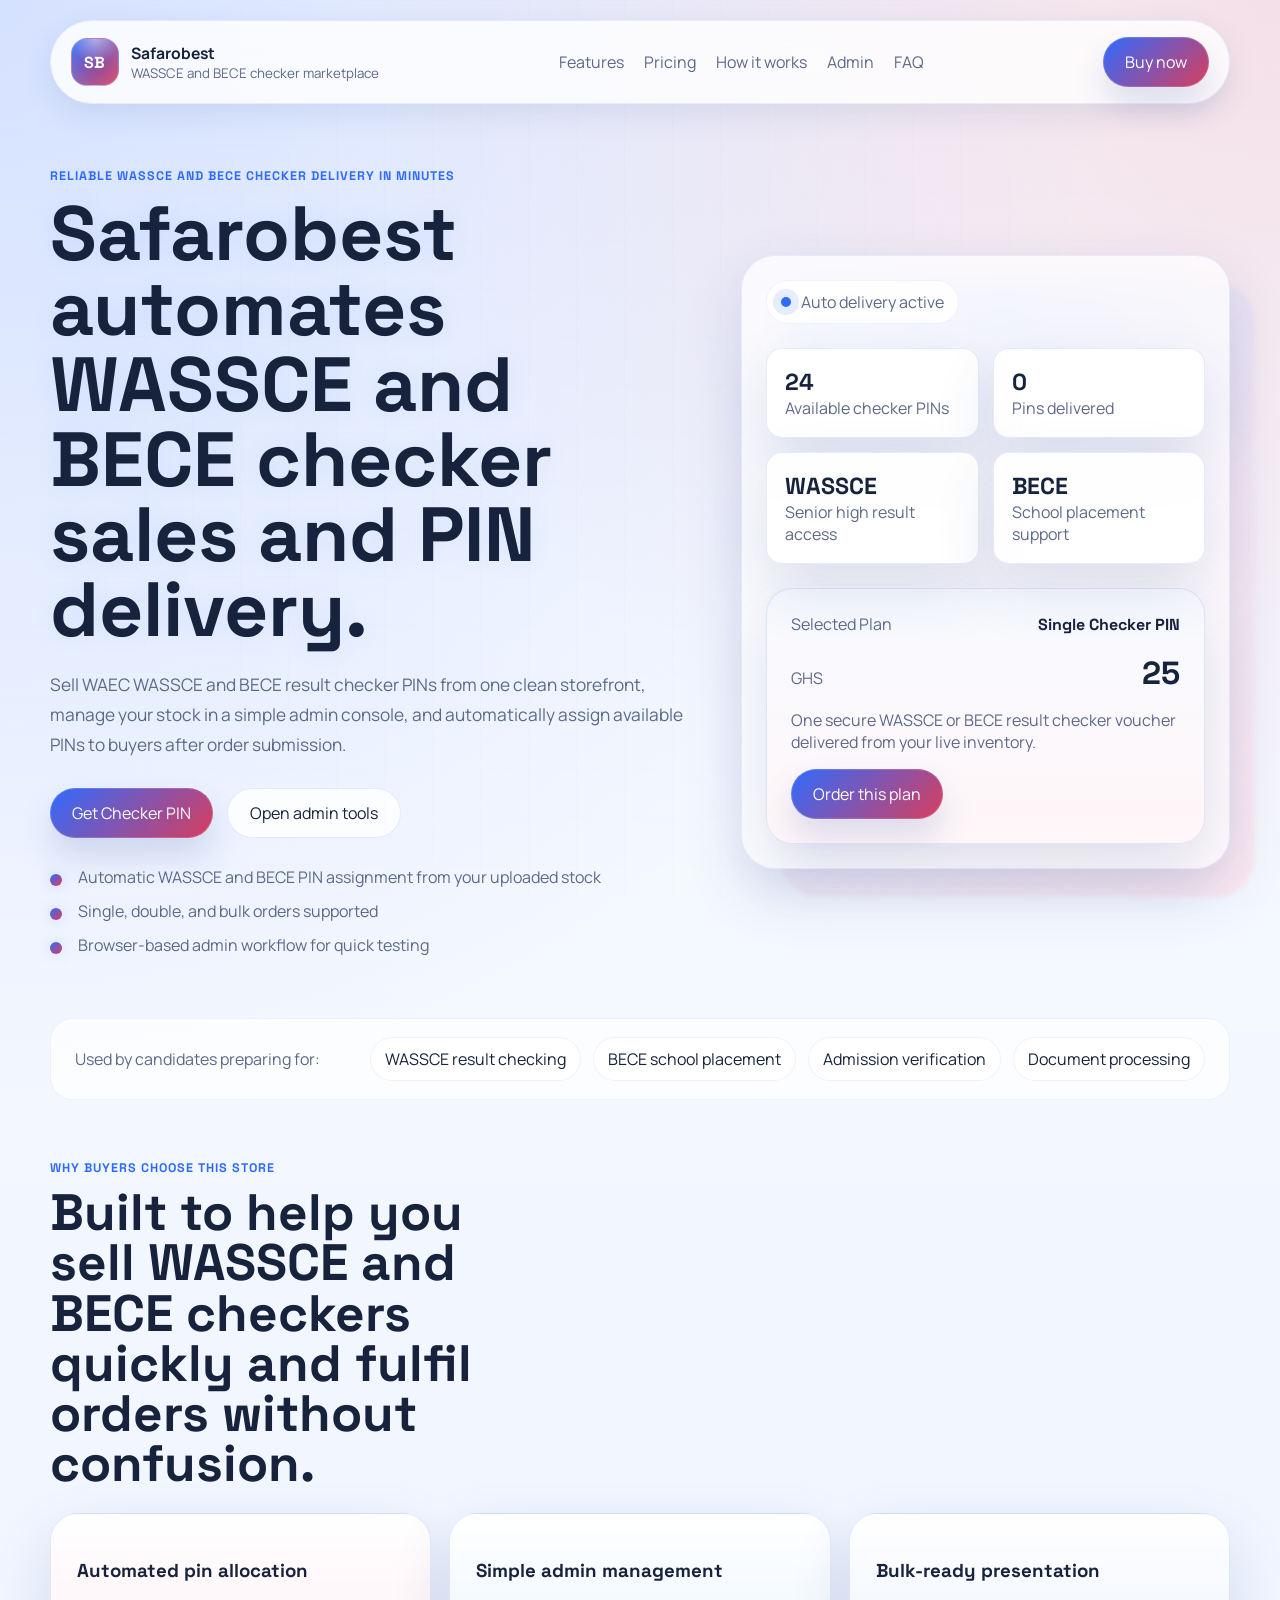
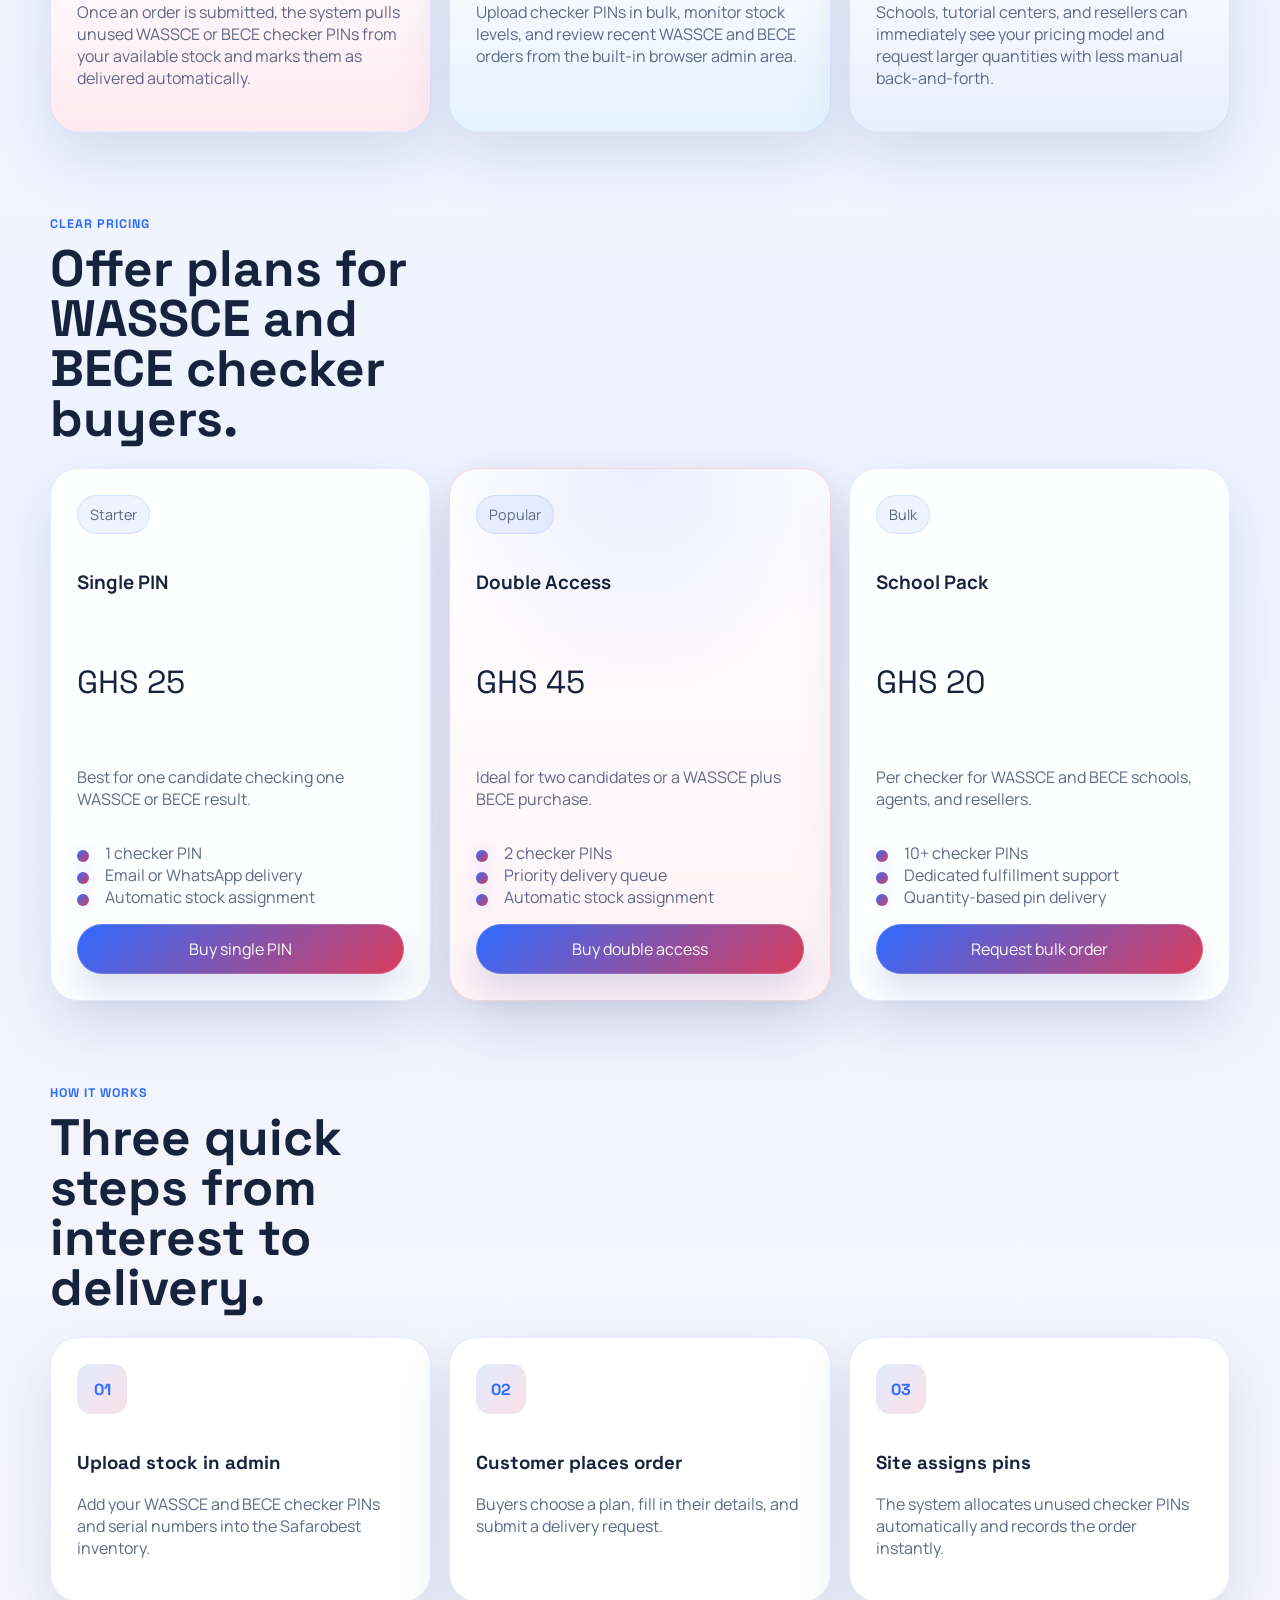
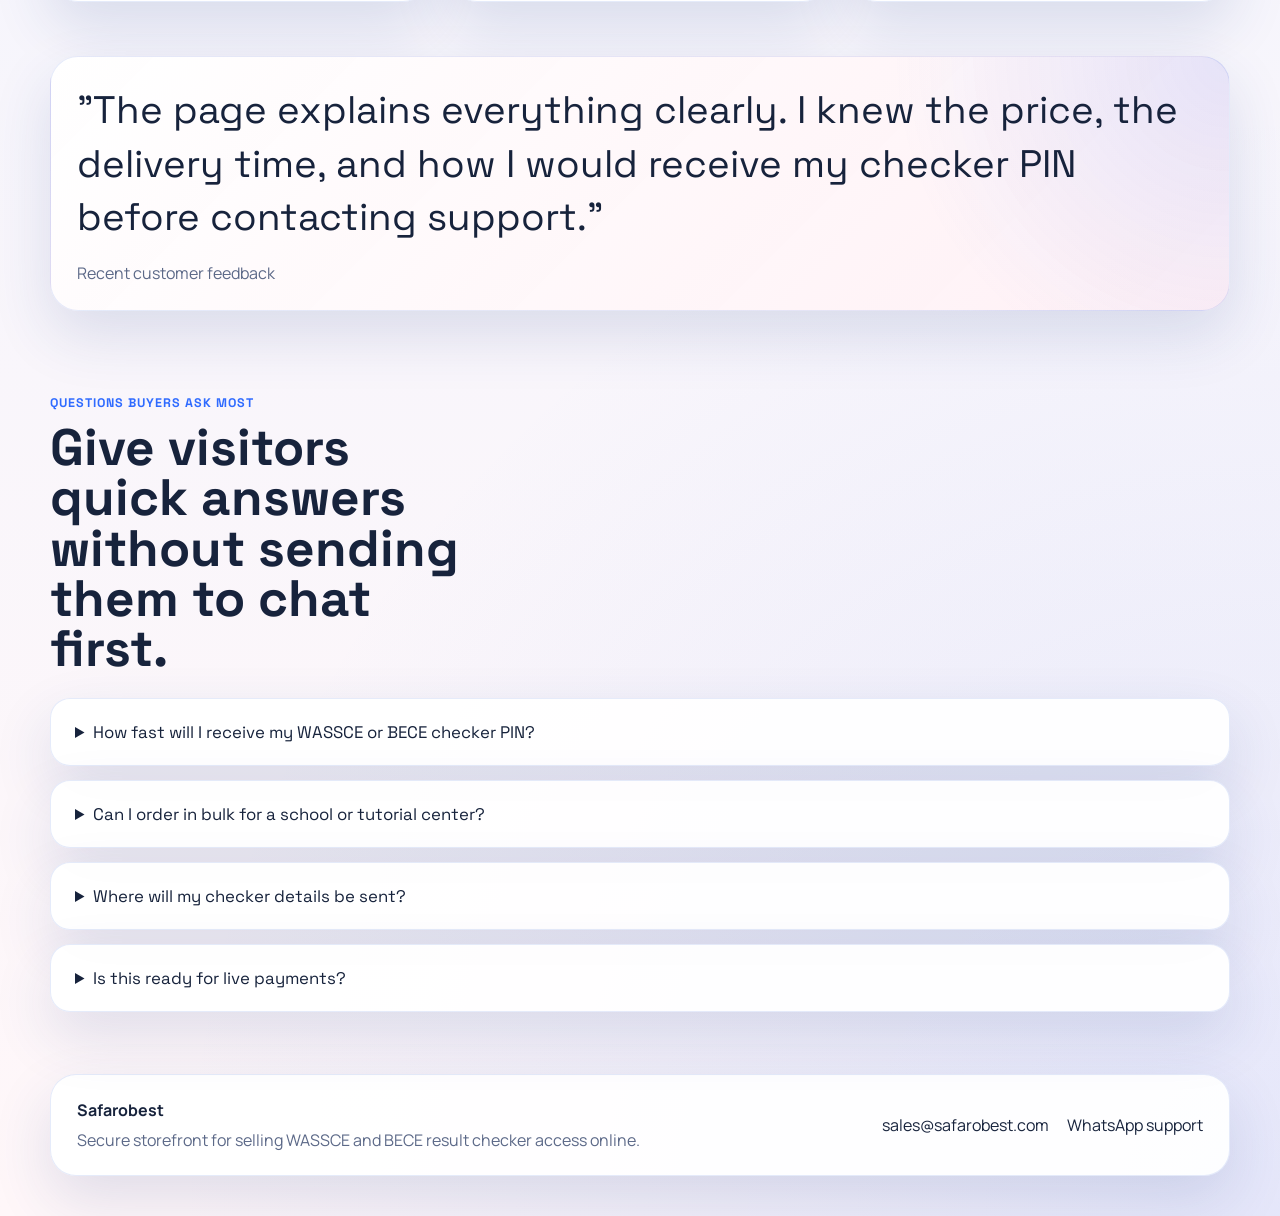
==== index.html @ f4dc3e34 "Add files via upload" ====
<!DOCTYPE html>
<html lang="en">
  <head>
    <meta charset="UTF-8" />
    <meta name="viewport" content="width=device-width, initial-scale=1.0" />
    <title>Safarobest | WASSCE and BECE Checker Delivery</title>
    <meta
      name="description"
      content="Buy secure WASSCE and BECE result checker vouchers online and get instant delivery for admissions, school placement, and document verification."
    />
    <link rel="preconnect" href="https://fonts.googleapis.com" />
    <link rel="preconnect" href="https://fonts.gstatic.com" crossorigin />
    <link
      href="https://fonts.googleapis.com/css2?family=Space+Grotesk:wght@400;500;700&family=Manrope:wght@400;500;700;800&display=swap"
      rel="stylesheet"
    />
    <link rel="stylesheet" href="styles.css" />
  </head>
  <body>
    <div class="page-shell">
      <header class="topbar">
        <a class="brand" href="#home">
          <span class="brand-mark">SB</span>
          <span class="brand-copy">
            <strong>Safarobest</strong>
            <small>WASSCE and BECE checker marketplace</small>
          </span>
        </a>

        <nav class="nav">
          <a href="#features">Features</a>
          <a href="#pricing">Pricing</a>
          <a href="#how-it-works">How it works</a>
          <a href="admin.html">Admin</a>
          <a href="#faq">FAQ</a>
        </nav>

        <a class="nav-cta" href="#pricing">Buy now</a>
      </header>

      <main id="home">
        <section class="hero">
          <div class="hero-copy">
            <p class="eyebrow">Reliable WASSCE and BECE checker delivery in minutes</p>
            <h1>Safarobest automates WASSCE and BECE checker sales and PIN delivery.</h1>
            <p class="hero-text">
              Sell WAEC WASSCE and BECE result checker PINs from one clean storefront, manage your
              stock in a simple admin console, and automatically assign available PINs to buyers
              after order submission.
            </p>

            <div class="hero-actions">
              <button class="primary-btn" data-open-modal="starter">Get Checker PIN</button>
              <a class="secondary-btn" href="admin.html">Open admin tools</a>
            </div>

            <ul class="hero-points">
              <li>Automatic WASSCE and BECE PIN assignment from your uploaded stock</li>
              <li>Single, double, and bulk orders supported</li>
              <li>Browser-based admin workflow for quick testing</li>
            </ul>
          </div>

          <div class="hero-card">
            <div class="glass-panel">
              <div class="status-row">
                <span class="dot"></span>
                <span>Auto delivery active</span>
              </div>

              <div class="stats-grid">
                <article>
                  <strong id="heroAvailablePins">0</strong>
                  <span>Available checker PINs</span>
                </article>
                <article>
                  <strong id="heroDeliveredPins">0</strong>
                  <span>Pins delivered</span>
                </article>
                <article>
                  <strong>WASSCE</strong>
                  <span>Senior high result access</span>
                </article>
                <article>
                  <strong>BECE</strong>
                  <span>School placement support</span>
                </article>
              </div>

              <div class="ticket-preview">
                <div class="ticket-head">
                  <span>Selected Plan</span>
                  <strong>Single Checker PIN</strong>
                </div>
                <div class="ticket-price">
                  <span>GHS</span>
                  <strong>25</strong>
                </div>
                <p>One secure WASSCE or BECE result checker voucher delivered from your live inventory.</p>
                <button class="ticket-btn" data-open-modal="single">Order this plan</button>
              </div>
            </div>
          </div>
        </section>

        <section class="trust-strip">
          <p>Used by candidates preparing for:</p>
          <div class="trust-items">
            <span>WASSCE result checking</span>
            <span>BECE school placement</span>
            <span>Admission verification</span>
            <span>Document processing</span>
          </div>
        </section>

        <section class="features" id="features">
          <div class="section-heading">
            <p class="eyebrow">Why buyers choose this store</p>
            <h2>Built to help you sell WASSCE and BECE checkers quickly and fulfil orders without confusion.</h2>
          </div>

          <div class="feature-grid">
            <article class="feature-card accent-sun">
              <h3>Automated pin allocation</h3>
              <p>
                Once an order is submitted, the system pulls unused WASSCE or BECE checker PINs
                from your available stock and marks them as delivered automatically.
              </p>
            </article>
            <article class="feature-card accent-sky">
              <h3>Simple admin management</h3>
              <p>
                Upload checker PINs in bulk, monitor stock levels, and review recent WASSCE and
                BECE orders from the built-in browser admin area.
              </p>
            </article>
            <article class="feature-card accent-mint">
              <h3>Bulk-ready presentation</h3>
              <p>
                Schools, tutorial centers, and resellers can immediately see your pricing model and
                request larger quantities with less manual back-and-forth.
              </p>
            </article>
          </div>
        </section>

        <section class="pricing" id="pricing">
          <div class="section-heading">
            <p class="eyebrow">Clear pricing</p>
            <h2>Offer plans for WASSCE and BECE checker buyers.</h2>
          </div>

          <div class="pricing-grid">
            <article class="price-card">
              <span class="price-tag">Starter</span>
              <h3>Single PIN</h3>
              <p class="price">GHS 25</p>
              <p class="price-copy">Best for one candidate checking one WASSCE or BECE result.</p>
              <ul>
                <li>1 checker PIN</li>
                <li>Email or WhatsApp delivery</li>
                <li>Automatic stock assignment</li>
              </ul>
              <button class="primary-btn" data-open-modal="single">Buy single PIN</button>
            </article>

            <article class="price-card featured">
              <span class="price-tag">Popular</span>
              <h3>Double Access</h3>
              <p class="price">GHS 45</p>
              <p class="price-copy">Ideal for two candidates or a WASSCE plus BECE purchase.</p>
              <ul>
                <li>2 checker PINs</li>
                <li>Priority delivery queue</li>
                <li>Automatic stock assignment</li>
              </ul>
              <button class="primary-btn" data-open-modal="double">Buy double access</button>
            </article>

            <article class="price-card">
              <span class="price-tag">Bulk</span>
              <h3>School Pack</h3>
              <p class="price">GHS 20</p>
              <p class="price-copy">Per checker for WASSCE and BECE schools, agents, and resellers.</p>
              <ul>
                <li>10+ checker PINs</li>
                <li>Dedicated fulfillment support</li>
                <li>Quantity-based pin delivery</li>
              </ul>
              <button class="primary-btn" data-open-modal="bulk">Request bulk order</button>
            </article>
          </div>
        </section>

        <section class="workflow" id="how-it-works">
          <div class="section-heading">
            <p class="eyebrow">How it works</p>
            <h2>Three quick steps from interest to delivery.</h2>
          </div>

          <div class="steps">
            <article class="step-card">
              <span>01</span>
              <h3>Upload stock in admin</h3>
              <p>Add your WASSCE and BECE checker PINs and serial numbers into the Safarobest inventory.</p>
            </article>
            <article class="step-card">
              <span>02</span>
              <h3>Customer places order</h3>
              <p>Buyers choose a plan, fill in their details, and submit a delivery request.</p>
            </article>
            <article class="step-card">
              <span>03</span>
              <h3>Site assigns pins</h3>
              <p>The system allocates unused checker PINs automatically and records the order instantly.</p>
            </article>
          </div>
        </section>

        <section class="testimonial">
          <div class="quote-card">
            <p class="quote">
              "The page explains everything clearly. I knew the price, the delivery time, and how
              I would receive my checker PIN before contacting support."
            </p>
            <p class="quote-author">Recent customer feedback</p>
          </div>
        </section>

        <section class="faq" id="faq">
          <div class="section-heading">
            <p class="eyebrow">Questions buyers ask most</p>
            <h2>Give visitors quick answers without sending them to chat first.</h2>
          </div>

          <div class="faq-list">
            <details>
              <summary>How fast will I receive my WASSCE or BECE checker PIN?</summary>
              <p>
                In this prototype, delivery happens immediately after order submission if stock is
                available in your Safarobest inventory.
              </p>
            </details>
            <details>
              <summary>Can I order in bulk for a school or tutorial center?</summary>
              <p>
                Yes. Bulk orders can allocate multiple WASSCE and BECE checker PINs at once,
                provided you have enough stock uploaded in the admin area.
              </p>
            </details>
            <details>
              <summary>Where will my checker details be sent?</summary>
              <p>
                This prototype displays the assigned PINs on-screen and records the order in the
                browser. A next step can send them through email, WhatsApp, or SMS.
              </p>
            </details>
            <details>
              <summary>Is this ready for live payments?</summary>
              <p>
                Not yet. You still need a real payment gateway and a secure backend before using it
                for live customer transactions.
              </p>
            </details>
          </div>
        </section>
      </main>

      <footer class="footer">
        <div>
          <strong>Safarobest</strong>
          <p>Secure storefront for selling WASSCE and BECE result checker access online.</p>
        </div>
        <div class="footer-links">
          <a href="mailto:sales@safarobest.com">sales@safarobest.com</a>
          <a href="https://wa.me/233000000000">WhatsApp support</a>
        </div>
      </footer>
    </div>

    <div class="modal" id="orderModal" aria-hidden="true">
      <div class="modal-backdrop" data-close-modal></div>
      <div class="modal-panel" role="dialog" aria-modal="true" aria-labelledby="modalTitle">
        <button class="modal-close" aria-label="Close order form" data-close-modal>&times;</button>
        <p class="modal-kicker">Place an order</p>
        <h2 id="modalTitle">Single PIN Order</h2>
        <p class="modal-description" id="modalDescription">
          Fill in your details and available checker PINs will be assigned automatically.
        </p>

        <form class="order-form" id="orderForm">
          <label>
            Full name
            <input type="text" name="name" placeholder="Enter your full name" required />
          </label>

          <label>
            Phone number
            <input type="tel" name="phone" placeholder="Enter your WhatsApp number" required />
          </label>

          <label>
            Email address
            <input type="email" name="email" placeholder="Enter your email address" required />
          </label>

          <label>
            Exam type
            <select name="examType" required>
              <option value="">Choose exam type</option>
              <option value="WASSCE">WASSCE</option>
              <option value="BECE">BECE</option>
              <option value="Both">Both WASSCE and BECE</option>
            </select>
          </label>

          <label>
            Delivery method
            <select name="delivery" required>
              <option value="">Choose a delivery method</option>
              <option value="WhatsApp">WhatsApp</option>
              <option value="Email">Email</option>
              <option value="Both">Both WhatsApp and Email</option>
            </select>
          </label>

          <label id="quantityGroup" class="hidden-field">
            Quantity
            <input
              type="number"
              name="quantity"
              id="quantityInput"
              min="1"
              value="1"
              placeholder="Enter quantity"
            />
          </label>

          <label>
            Notes
            <textarea
              name="notes"
              rows="4"
              placeholder="Anything we should know about your order?"
            ></textarea>
          </label>

          <input type="hidden" name="plan" id="selectedPlan" value="Single PIN" />
          <input type="hidden" name="planKey" id="selectedPlanKey" value="single" />
          <input type="hidden" name="price" id="selectedPrice" value="25" />

          <button class="primary-btn form-submit" type="submit">Submit Order</button>
          <p class="form-feedback" id="formFeedback" aria-live="polite"></p>
        </form>

        <div class="delivery-card hidden-field" id="deliveryCard">
          <div class="card-head">
            <div>
              <h3>Assigned checker PINs</h3>
              <p>This order has been fulfilled from your current inventory.</p>
            </div>
            <span class="status-pill success-pill">Delivered</span>
          </div>
          <div id="deliverySummary" class="delivery-summary"></div>
          <div id="deliveryPins" class="delivery-pins"></div>
        </div>
      </div>
    </div>

    <script src="script.js"></script>
  </body>
</html>
---- styles.css ----
:root {
  --bg: #f4f8ff;
  --surface: rgba(255, 255, 255, 0.72);
  --surface-solid: #ffffff;
  --card: rgba(255, 255, 255, 0.92);
  --text: #17233c;
  --muted: #5c6988;
  --line: rgba(43, 91, 214, 0.12);
  --accent: #2f6bff;
  --accent-deep: #d93d5c;
  --accent-soft: #ffffff;
  --mint: rgba(230, 238, 255, 0.95);
  --sky: rgba(228, 241, 255, 0.95);
  --sun: rgba(255, 233, 239, 0.95);
  --shadow: 0 24px 60px rgba(34, 64, 132, 0.14);
  --radius-xl: 28px;
  --radius-lg: 22px;
  --radius-md: 16px;
  --radius-sm: 12px;
  --max-width: 1180px;
}

* {
  box-sizing: border-box;
}

html {
  scroll-behavior: smooth;
}

body {
  margin: 0;
  font-family: "Manrope", sans-serif;
  color: var(--text);
  background:
    radial-gradient(circle at top left, rgba(47, 107, 255, 0.18), transparent 24%),
    radial-gradient(circle at top right, rgba(217, 61, 92, 0.14), transparent 20%),
    radial-gradient(circle at bottom right, rgba(92, 144, 255, 0.16), transparent 24%),
    linear-gradient(180deg, #f9fbff 0%, #eef4ff 46%, #fff7f9 100%);
  position: relative;
  overflow-x: hidden;
}

body::before {
  content: "";
  position: fixed;
  inset: 0;
  pointer-events: none;
  background:
    linear-gradient(rgba(47, 107, 255, 0.03) 1px, transparent 1px),
    linear-gradient(90deg, rgba(217, 61, 92, 0.025) 1px, transparent 1px);
  background-size: 48px 48px;
  mask-image: radial-gradient(circle at center, black 55%, transparent 100%);
  opacity: 0.35;
}

a {
  color: inherit;
  text-decoration: none;
}

button,
input,
select,
textarea {
  font: inherit;
}

.page-shell {
  width: min(calc(100% - 32px), var(--max-width));
  margin: 0 auto;
  padding: 20px 0 40px;
}

.topbar {
  position: sticky;
  top: 14px;
  z-index: 10;
  display: flex;
  align-items: center;
  justify-content: space-between;
  gap: 18px;
  padding: 16px 20px;
  margin-bottom: 30px;
  background: rgba(255, 255, 255, 0.8);
  border: 1px solid rgba(47, 107, 255, 0.1);
  backdrop-filter: blur(18px);
  border-radius: 999px;
  box-shadow: 0 10px 30px rgba(34, 64, 132, 0.1);
}

.brand {
  display: flex;
  align-items: center;
  gap: 12px;
}

.brand-mark {
  display: grid;
  place-items: center;
  width: 48px;
  height: 48px;
  border-radius: 16px;
  background:
    radial-gradient(circle at top, rgba(255, 255, 255, 0.45), transparent 48%),
    linear-gradient(135deg, var(--accent), var(--accent-deep));
  color: #ffffff;
  font-family: "Space Grotesk", sans-serif;
  font-weight: 700;
  letter-spacing: 0.04em;
  border: 1px solid rgba(255, 255, 255, 0.28);
  box-shadow: inset 0 0 18px rgba(255, 255, 255, 0.16);
}

.brand-copy {
  display: flex;
  flex-direction: column;
}

.brand-copy strong {
  font-size: 0.98rem;
}

.brand-copy small {
  color: var(--muted);
}

.nav {
  display: flex;
  gap: 20px;
  color: var(--muted);
}

.nav a:hover,
.footer-links a:hover {
  color: var(--accent);
}

.nav-cta,
.primary-btn,
.ticket-btn,
.secondary-btn {
  border: 0;
  border-radius: 999px;
  cursor: pointer;
  transition: transform 0.25s ease, box-shadow 0.25s ease, background 0.25s ease;
}

.nav-cta,
.primary-btn,
.ticket-btn {
  background: linear-gradient(135deg, var(--accent), var(--accent-deep));
  color: #ffffff;
  box-shadow:
    0 18px 32px rgba(68, 91, 164, 0.18),
    inset 0 0 0 1px rgba(255, 255, 255, 0.16);
}

.nav-cta,
.secondary-btn,
.primary-btn,
.ticket-btn {
  display: inline-flex;
  align-items: center;
  justify-content: center;
  min-height: 50px;
  padding: 0 22px;
}

.secondary-btn {
  background: rgba(255, 255, 255, 0.82);
  color: var(--text);
  border: 1px solid var(--line);
}

.nav-cta:hover,
.primary-btn:hover,
.ticket-btn:hover,
.secondary-btn:hover {
  transform: translateY(-2px);
  box-shadow:
    0 20px 36px rgba(68, 91, 164, 0.18),
    0 0 0 1px rgba(47, 107, 255, 0.12),
    0 0 24px rgba(217, 61, 92, 0.1);
}

.hero {
  display: grid;
  grid-template-columns: 1.15fr 0.85fr;
  gap: 30px;
  align-items: center;
  min-height: calc(100vh - 170px);
  padding: 34px 0 50px;
}

.eyebrow,
.modal-kicker {
  margin: 0 0 12px;
  color: var(--accent);
  font-family: "Space Grotesk", sans-serif;
  font-weight: 700;
  text-transform: uppercase;
  letter-spacing: 0.08em;
  font-size: 0.78rem;
}

.hero h1,
.section-heading h2 {
  margin: 0;
  font-family: "Space Grotesk", sans-serif;
  line-height: 0.98;
}

.hero h1 {
  font-size: clamp(3rem, 6vw, 5.5rem);
  max-width: 11ch;
  text-shadow: 0 0 24px rgba(47, 107, 255, 0.08);
}

.hero-text {
  max-width: 58ch;
  margin: 22px 0 0;
  font-size: 1.08rem;
  line-height: 1.75;
  color: var(--muted);
}

.hero-actions {
  display: flex;
  gap: 14px;
  flex-wrap: wrap;
  margin: 28px 0;
}

.hero-points,
.price-card ul {
  padding: 0;
  margin: 0;
  list-style: none;
}

.hero-points {
  display: grid;
  gap: 12px;
}

.hero-points li,
.price-card li {
  position: relative;
  padding-left: 28px;
  color: var(--muted);
}

.hero-points li::before,
.price-card li::before {
  content: "";
  position: absolute;
  left: 0;
  top: 8px;
  width: 12px;
  height: 12px;
  border-radius: 50%;
  background: linear-gradient(135deg, var(--accent), var(--accent-deep));
  box-shadow: 0 0 14px rgba(47, 107, 255, 0.18);
}

.hero-card {
  position: relative;
}

.hero-card::before {
  content: "";
  position: absolute;
  inset: 28px -24px -28px 40px;
  border-radius: 38px;
  background:
    radial-gradient(circle at top, rgba(47, 107, 255, 0.15), transparent 48%),
    linear-gradient(135deg, rgba(222, 233, 255, 0.55), rgba(255, 227, 235, 0.7));
  z-index: -1;
  filter: blur(2px);
}

.glass-panel {
  padding: 24px;
  background: var(--surface);
  border: 1px solid rgba(47, 107, 255, 0.1);
  backdrop-filter: blur(18px);
  border-radius: 34px;
  box-shadow: var(--shadow);
}

.status-row {
  display: inline-flex;
  align-items: center;
  gap: 10px;
  padding: 10px 14px;
  border-radius: 999px;
  background: rgba(255, 255, 255, 0.88);
  color: var(--muted);
  border: 1px solid rgba(47, 107, 255, 0.08);
}

.dot {
  width: 10px;
  height: 10px;
  border-radius: 50%;
  background: var(--accent);
  box-shadow: 0 0 0 8px rgba(47, 107, 255, 0.12);
}

.stats-grid {
  display: grid;
  grid-template-columns: repeat(2, minmax(0, 1fr));
  gap: 14px;
  margin: 24px 0;
}

.stats-grid article,
.ticket-preview,
.feature-card,
.price-card,
.step-card,
.quote-card,
.faq-list details,
.footer,
.modal-panel {
  background: var(--card);
  border: 1px solid var(--line);
  box-shadow: var(--shadow);
}

.stats-grid article {
  padding: 18px;
  border-radius: var(--radius-md);
}

.stats-grid strong {
  display: block;
  font-size: 1.45rem;
  font-family: "Space Grotesk", sans-serif;
}

.stats-grid span,
.ticket-preview p,
.feature-card p,
.price-copy,
.step-card p,
.quote-author,
.faq-list p,
.footer p,
.modal-description,
.form-feedback {
  color: var(--muted);
}

.ticket-preview {
  padding: 24px;
  border-radius: 26px;
  background:
    linear-gradient(180deg, rgba(247, 250, 255, 0.98), rgba(255, 246, 248, 0.98));
}

.ticket-head,
.ticket-price {
  display: flex;
  align-items: baseline;
  justify-content: space-between;
  gap: 12px;
}

.ticket-head span,
.ticket-price span {
  color: var(--muted);
}

.ticket-head strong,
.ticket-price strong,
.price,
.feature-card h3,
.step-card h3,
.faq-list summary {
  font-family: "Space Grotesk", sans-serif;
}

.ticket-price {
  margin: 18px 0 12px;
}

.ticket-price strong,
.price {
  font-size: 2rem;
}

section {
  padding: 42px 0;
}

.trust-strip {
  display: flex;
  gap: 18px;
  align-items: center;
  justify-content: space-between;
  padding: 18px 24px;
  margin: 12px 0 18px;
  border-radius: 22px;
  background: rgba(255, 255, 255, 0.72);
  border: 1px solid rgba(47, 107, 255, 0.08);
}

.trust-strip p {
  margin: 0;
  color: var(--muted);
}

.trust-items {
  display: flex;
  gap: 12px;
  flex-wrap: wrap;
}

.trust-items span {
  padding: 10px 14px;
  border-radius: 999px;
  background: rgba(255, 255, 255, 0.88);
  border: 1px solid rgba(47, 107, 255, 0.08);
}

.section-heading {
  max-width: 760px;
  margin-bottom: 24px;
}

.section-heading h2 {
  font-size: clamp(2rem, 4vw, 3.6rem);
  max-width: 13ch;
}

.feature-grid,
.pricing-grid,
.steps,
.admin-grid {
  display: grid;
  gap: 18px;
}

.feature-grid {
  grid-template-columns: repeat(3, minmax(0, 1fr));
}

.feature-card,
.price-card,
.step-card,
.quote-card {
  border-radius: var(--radius-xl);
  padding: 26px;
}

.accent-sun {
  background: linear-gradient(180deg, #ffffff, var(--sun));
}

.accent-sky {
  background: linear-gradient(180deg, #ffffff, var(--sky));
}

.accent-mint {
  background: linear-gradient(180deg, #ffffff, var(--mint));
}

.pricing-grid {
  grid-template-columns: repeat(3, minmax(0, 1fr));
  align-items: stretch;
}

.price-card {
  display: flex;
  flex-direction: column;
  gap: 16px;
}

.price-tag {
  width: fit-content;
  padding: 9px 12px;
  border-radius: 999px;
  background: rgba(47, 107, 255, 0.08);
  color: var(--muted);
  font-size: 0.9rem;
  border: 1px solid rgba(47, 107, 255, 0.12);
}

.featured {
  position: relative;
  transform: translateY(-10px);
  background:
    radial-gradient(circle at top, rgba(47, 107, 255, 0.1), transparent 42%),
    linear-gradient(180deg, rgba(255, 255, 255, 0.98), rgba(255, 243, 246, 0.98));
  border: 1px solid rgba(217, 61, 92, 0.18);
  box-shadow:
    0 28px 60px rgba(34, 64, 132, 0.16),
    0 0 32px rgba(217, 61, 92, 0.06);
}

.steps {
  grid-template-columns: repeat(3, minmax(0, 1fr));
}

.admin-grid {
  grid-template-columns: repeat(2, minmax(0, 1fr));
}

.admin-tools {
  margin-top: 18px;
}

.admin-card {
  padding: 26px;
  border-radius: var(--radius-xl);
  background: var(--card);
  border: 1px solid var(--line);
  box-shadow: var(--shadow);
}

.span-two {
  grid-column: span 2;
}

.card-head {
  display: flex;
  align-items: flex-start;
  justify-content: space-between;
  gap: 16px;
  margin-bottom: 18px;
}

.card-head h3 {
  margin: 0;
  font-family: "Space Grotesk", sans-serif;
}

.card-head p,
.helper-text {
  margin: 8px 0 0;
  color: var(--muted);
}

.status-pill,
.table-status {
  display: inline-flex;
  align-items: center;
  justify-content: center;
  min-height: 34px;
  padding: 0 12px;
  border-radius: 999px;
  background: rgba(47, 107, 255, 0.08);
  color: var(--accent);
  border: 1px solid rgba(47, 107, 255, 0.12);
  font-size: 0.9rem;
  font-weight: 700;
}

.success-pill,
.status-available {
  background: rgba(49, 171, 111, 0.1);
  color: #198754;
  border-color: rgba(49, 171, 111, 0.2);
}

.status-sold {
  background: rgba(217, 61, 92, 0.09);
  color: var(--accent-deep);
  border-color: rgba(217, 61, 92, 0.16);
}

.admin-form {
  display: grid;
  gap: 14px;
}

.admin-form label,
.delivery-summary div {
  display: grid;
  gap: 8px;
}

.admin-form input,
.admin-form textarea {
  width: 100%;
  padding: 15px 16px;
  border: 1px solid rgba(47, 107, 255, 0.14);
  border-radius: 16px;
  background: #ffffff;
  color: var(--text);
}

.admin-form input:focus,
.admin-form textarea:focus {
  outline: 1px solid rgba(47, 107, 255, 0.45);
  box-shadow: 0 0 0 4px rgba(47, 107, 255, 0.08);
}

.inline-actions {
  display: flex;
  flex-wrap: wrap;
  gap: 12px;
}

.inventory-stats {
  display: grid;
  grid-template-columns: repeat(3, minmax(0, 1fr));
  gap: 14px;
}

.inventory-stats div,
.delivery-summary div,
.pin-chip {
  padding: 18px;
  border-radius: 18px;
  background: linear-gradient(180deg, rgba(255, 255, 255, 0.98), rgba(246, 249, 255, 0.98));
  border: 1px solid rgba(47, 107, 255, 0.1);
}

.inventory-stats strong {
  display: block;
  font-size: 1.7rem;
  font-family: "Space Grotesk", sans-serif;
}

.inventory-stats span {
  color: var(--muted);
}

.table-wrap {
  overflow-x: auto;
}

.data-table {
  width: 100%;
  border-collapse: collapse;
}

.data-table th,
.data-table td {
  padding: 14px 12px;
  text-align: left;
  border-bottom: 1px solid rgba(47, 107, 255, 0.1);
  vertical-align: top;
}

.data-table th {
  font-family: "Space Grotesk", sans-serif;
  font-size: 0.92rem;
}

.locked-panel {
  opacity: 0.48;
  pointer-events: none;
  filter: saturate(0.8);
}

.danger-btn {
  color: var(--accent-deep);
}

.hidden-field {
  display: none !important;
}

.delivery-card {
  margin-top: 18px;
  padding: 22px;
  border-radius: 24px;
  background: linear-gradient(135deg, rgba(239, 246, 255, 0.98), rgba(255, 241, 245, 0.98));
  border: 1px solid rgba(47, 107, 255, 0.12);
}

.delivery-summary {
  display: grid;
  grid-template-columns: repeat(2, minmax(0, 1fr));
  gap: 14px;
  margin-top: 18px;
}

.delivery-summary strong,
.pin-chip strong {
  font-family: "Space Grotesk", sans-serif;
}

.delivery-summary span {
  color: var(--muted);
}

.delivery-pins {
  display: grid;
  gap: 12px;
  margin-top: 16px;
}

.pin-chip span {
  margin-top: 6px;
  word-break: break-all;
  color: var(--accent);
  font-weight: 700;
}

.step-card span {
  display: inline-grid;
  place-items: center;
  width: 50px;
  height: 50px;
  margin-bottom: 18px;
  border-radius: 14px;
  background: linear-gradient(135deg, rgba(47, 107, 255, 0.14), rgba(217, 61, 92, 0.16));
  color: var(--accent);
  font-family: "Space Grotesk", sans-serif;
  font-weight: 700;
}

.testimonial {
  padding-top: 12px;
}

.quote-card {
  background:
    radial-gradient(circle at top right, rgba(47, 107, 255, 0.12), transparent 28%),
    linear-gradient(135deg, rgba(255, 255, 255, 0.95), rgba(255, 239, 244, 0.92));
}

.quote {
  margin: 0;
  font-size: clamp(1.4rem, 3vw, 2.4rem);
  line-height: 1.4;
  font-family: "Space Grotesk", sans-serif;
}

.quote-author {
  margin: 18px 0 0;
}

.faq-list {
  display: grid;
  gap: 14px;
}

.faq-list details {
  padding: 22px 24px;
  border-radius: 20px;
}

.faq-list summary {
  cursor: pointer;
  font-size: 1.05rem;
}

.faq-list p {
  margin: 14px 0 0;
  line-height: 1.7;
}

.footer {
  display: flex;
  align-items: center;
  justify-content: space-between;
  gap: 18px;
  padding: 24px 26px;
  margin-top: 20px;
  border-radius: 26px;
}

.footer p {
  margin: 8px 0 0;
}

.footer-links {
  display: flex;
  flex-wrap: wrap;
  gap: 18px;
}

.modal {
  position: fixed;
  inset: 0;
  display: none;
  place-items: center;
  z-index: 30;
}

.modal.open {
  display: grid;
}

.modal-backdrop {
  position: absolute;
  inset: 0;
  background: rgba(24, 36, 76, 0.34);
  backdrop-filter: blur(5px);
}

.modal-panel {
  position: relative;
  width: min(calc(100% - 28px), 560px);
  padding: 28px;
  border-radius: 30px;
  z-index: 1;
}

.modal-close {
  position: absolute;
  top: 14px;
  right: 14px;
  width: 42px;
  height: 42px;
  border: 0;
  border-radius: 50%;
  background: rgba(47, 107, 255, 0.08);
  cursor: pointer;
  font-size: 1.6rem;
  color: var(--text);
}

.modal-panel h2 {
  margin: 0;
  font-family: "Space Grotesk", sans-serif;
  font-size: 2rem;
}

.order-form {
  display: grid;
  gap: 14px;
  margin-top: 24px;
}

.order-form label {
  display: grid;
  gap: 8px;
  color: var(--text);
  font-weight: 600;
}

.order-form input,
.order-form select,
.order-form textarea {
  width: 100%;
  padding: 15px 16px;
  border: 1px solid rgba(47, 107, 255, 0.14);
  border-radius: 16px;
  background: #ffffff;
  color: var(--text);
}

.order-form input:focus,
.order-form select:focus,
.order-form textarea:focus {
  outline: 1px solid rgba(47, 107, 255, 0.45);
  box-shadow: 0 0 0 4px rgba(47, 107, 255, 0.08);
}

.form-submit {
  width: 100%;
  margin-top: 6px;
}

.form-feedback {
  min-height: 24px;
  margin: 0;
}

.reveal {
  opacity: 0;
  transform: translateY(24px);
  transition: opacity 0.7s ease, transform 0.7s ease;
}

.reveal.visible {
  opacity: 1;
  transform: translateY(0);
}

@media (max-width: 980px) {
  .topbar,
  .hero,
  .trust-strip,
  .footer {
    grid-template-columns: 1fr;
    flex-direction: column;
    align-items: flex-start;
  }

  .nav {
    flex-wrap: wrap;
  }

  .hero,
  .feature-grid,
  .pricing-grid,
  .steps,
  .admin-grid,
  .delivery-summary,
  .inventory-stats {
    grid-template-columns: 1fr;
  }

  .hero {
    min-height: auto;
    padding-top: 12px;
  }

  .featured {
    transform: none;
  }

  .span-two {
    grid-column: span 1;
  }
}

@media (max-width: 640px) {
  .page-shell {
    width: min(calc(100% - 20px), var(--max-width));
  }

  .topbar {
    border-radius: 28px;
  }

  .hero h1 {
    max-width: 9ch;
  }

  .nav {
    gap: 12px;
  }

  .hero-actions {
    width: 100%;
  }

  .hero-actions > * {
    width: 100%;
  }

  .stats-grid {
    grid-template-columns: 1fr;
  }

  .section-heading h2 {
    max-width: 100%;
  }

  .footer-links {
    gap: 10px;
    flex-direction: column;
  }
}
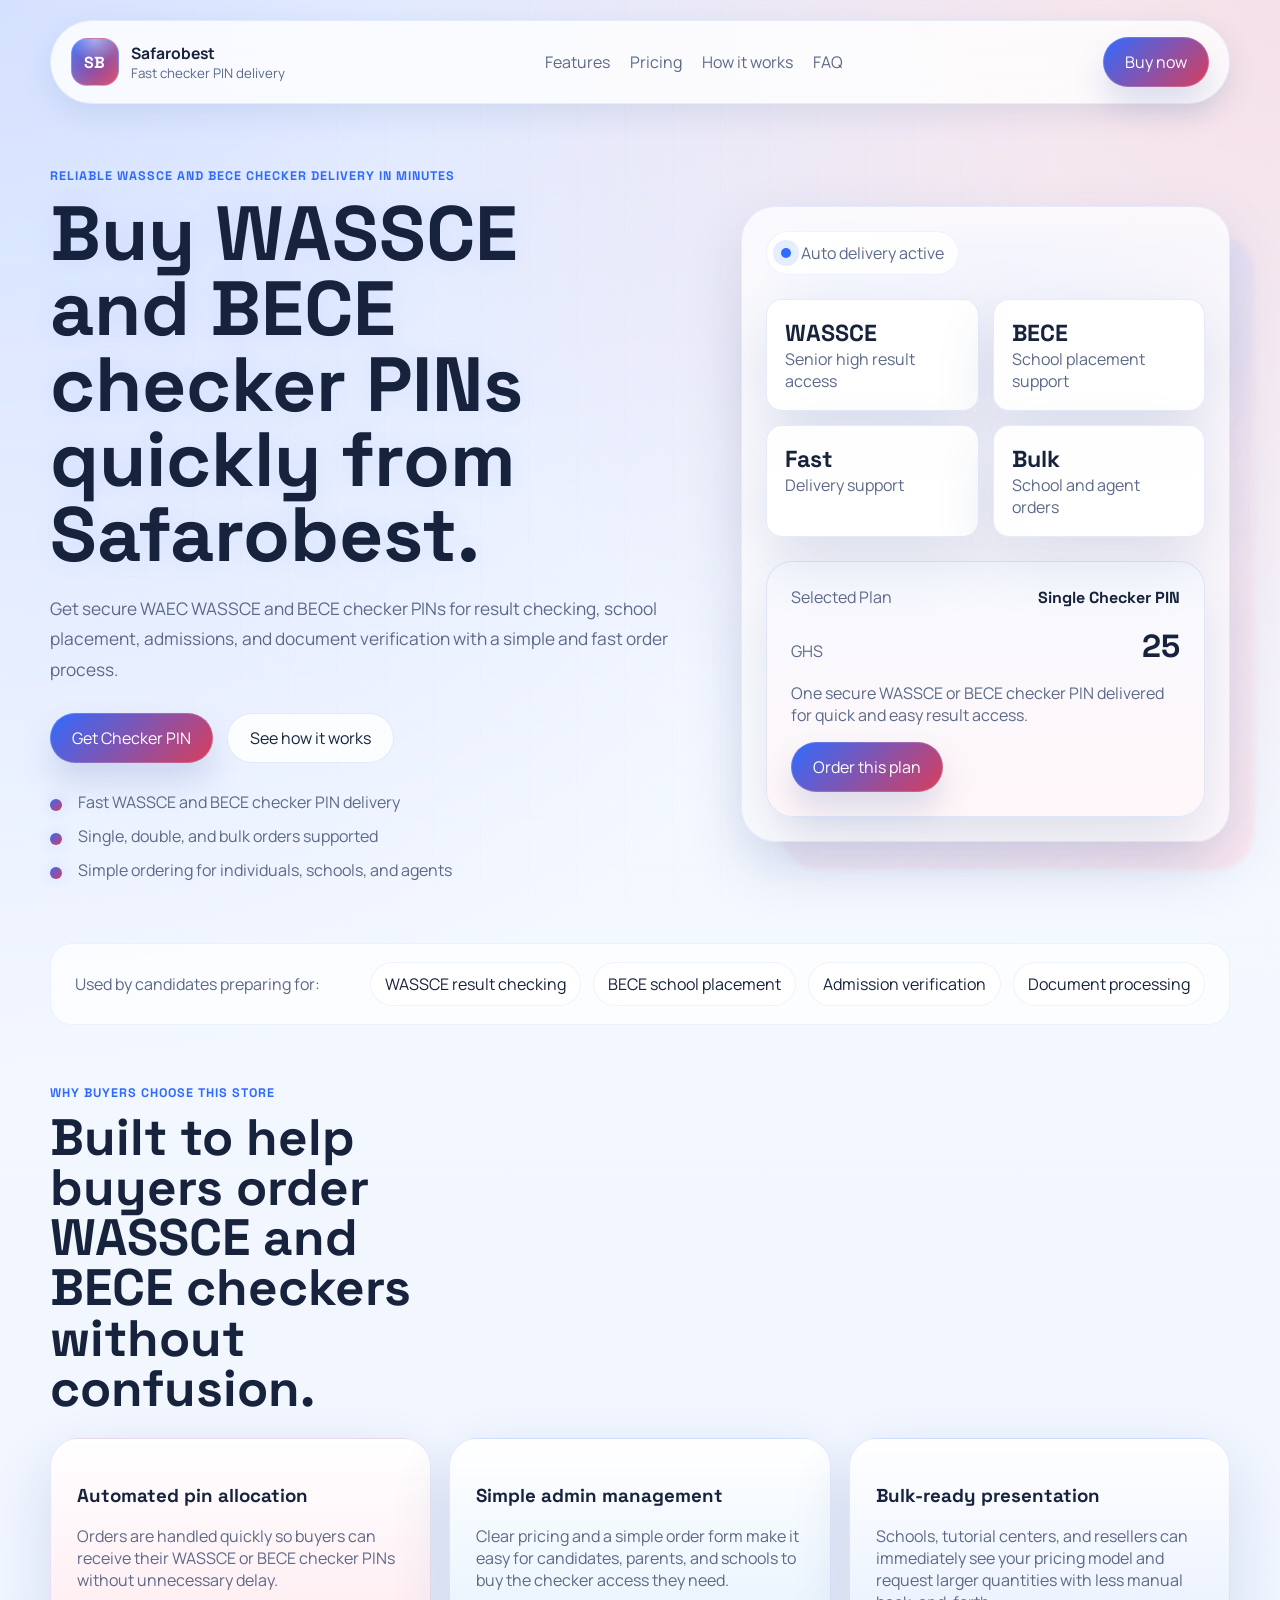
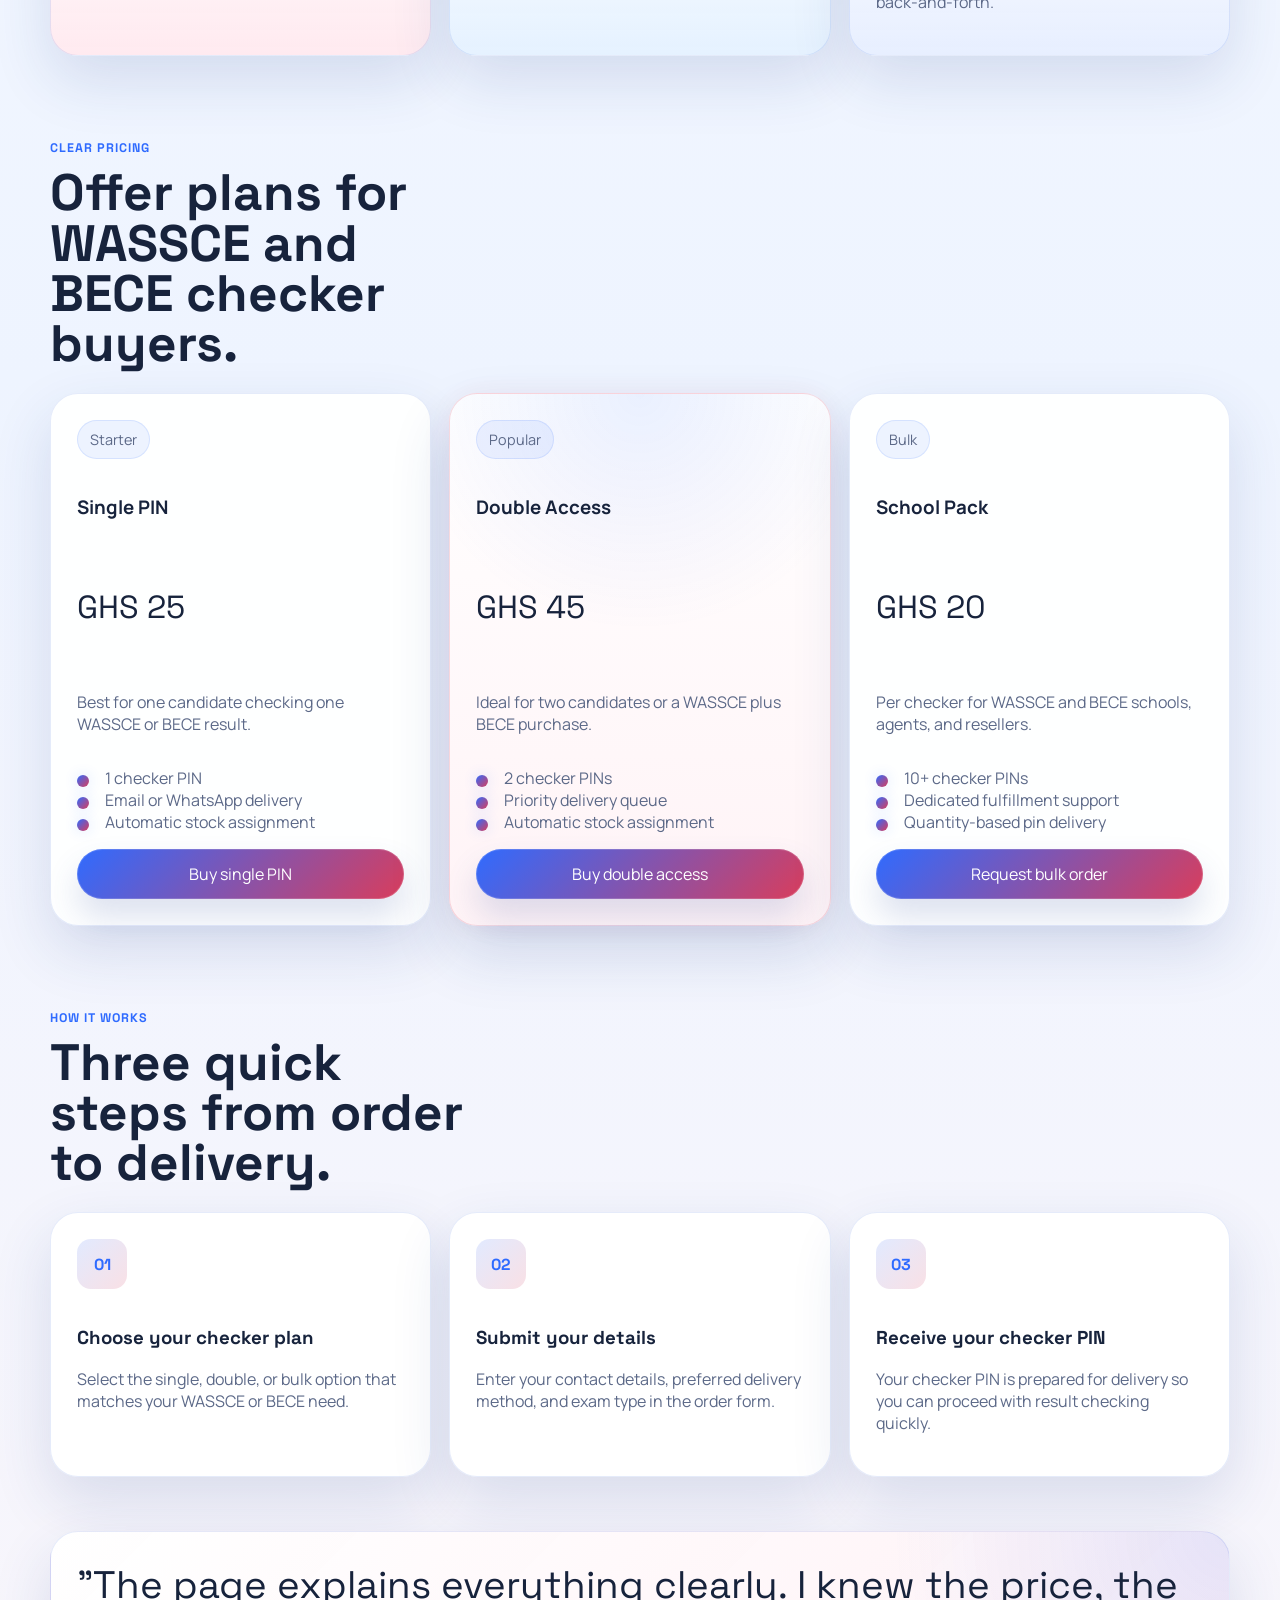
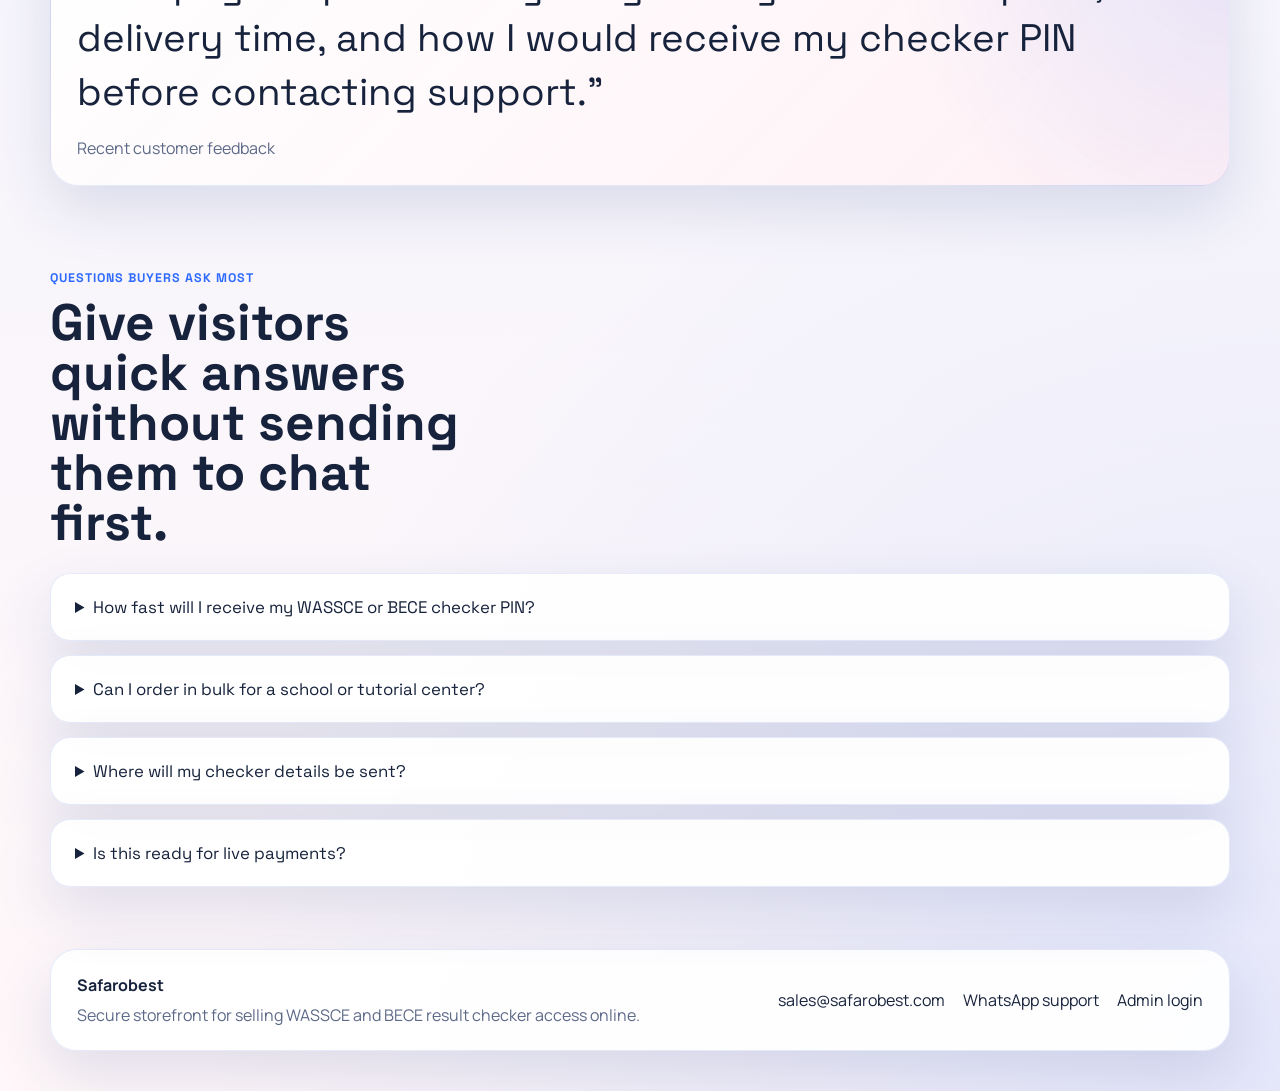
==== commit c9f522e2: "Add files via upload" ====
--- a/index.html
+++ b/index.html
@@ -3,10 +3,10 @@
   <head>
     <meta charset="UTF-8" />
     <meta name="viewport" content="width=device-width, initial-scale=1.0" />
-    <title>Safarobest | WASSCE and BECE Checker Delivery</title>
+    <title>Safarobest | Buy WASSCE and BECE Checker PINs Online</title>
     <meta
       name="description"
-      content="Buy secure WASSCE and BECE result checker vouchers online and get instant delivery for admissions, school placement, and document verification."
+      content="Buy secure WASSCE and BECE checker PINs online from Safarobest with fast delivery for result checking, school placement, admissions, and verification."
     />
     <link rel="preconnect" href="https://fonts.googleapis.com" />
     <link rel="preconnect" href="https://fonts.gstatic.com" crossorigin />
@@ -23,7 +23,7 @@
           <span class="brand-mark">SB</span>
           <span class="brand-copy">
             <strong>Safarobest</strong>
-            <small>WASSCE and BECE checker marketplace</small>
+            <small>Fast checker PIN delivery</small>
           </span>
         </a>
 
@@ -31,7 +31,6 @@
           <a href="#features">Features</a>
           <a href="#pricing">Pricing</a>
           <a href="#how-it-works">How it works</a>
-          <a href="admin.html">Admin</a>
           <a href="#faq">FAQ</a>
         </nav>
 
@@ -42,22 +41,21 @@
         <section class="hero">
           <div class="hero-copy">
             <p class="eyebrow">Reliable WASSCE and BECE checker delivery in minutes</p>
-            <h1>Safarobest automates WASSCE and BECE checker sales and PIN delivery.</h1>
+            <h1>Buy WASSCE and BECE checker PINs quickly from Safarobest.</h1>
             <p class="hero-text">
-              Sell WAEC WASSCE and BECE result checker PINs from one clean storefront, manage your
-              stock in a simple admin console, and automatically assign available PINs to buyers
-              after order submission.
+              Get secure WAEC WASSCE and BECE checker PINs for result checking, school placement,
+              admissions, and document verification with a simple and fast order process.
             </p>
 
             <div class="hero-actions">
               <button class="primary-btn" data-open-modal="starter">Get Checker PIN</button>
-              <a class="secondary-btn" href="admin.html">Open admin tools</a>
+              <a class="secondary-btn" href="#how-it-works">See how it works</a>
             </div>
 
             <ul class="hero-points">
-              <li>Automatic WASSCE and BECE PIN assignment from your uploaded stock</li>
+              <li>Fast WASSCE and BECE checker PIN delivery</li>
               <li>Single, double, and bulk orders supported</li>
-              <li>Browser-based admin workflow for quick testing</li>
+              <li>Simple ordering for individuals, schools, and agents</li>
             </ul>
           </div>
 
@@ -69,14 +67,6 @@
               </div>
 
               <div class="stats-grid">
-                <article>
-                  <strong id="heroAvailablePins">0</strong>
-                  <span>Available checker PINs</span>
-                </article>
-                <article>
-                  <strong id="heroDeliveredPins">0</strong>
-                  <span>Pins delivered</span>
-                </article>
                 <article>
                   <strong>WASSCE</strong>
                   <span>Senior high result access</span>
@@ -84,6 +74,14 @@
                 <article>
                   <strong>BECE</strong>
                   <span>School placement support</span>
+                </article>
+                <article>
+                  <strong>Fast</strong>
+                  <span>Delivery support</span>
+                </article>
+                <article>
+                  <strong>Bulk</strong>
+                  <span>School and agent orders</span>
                 </article>
               </div>
 
@@ -96,7 +94,7 @@
                   <span>GHS</span>
                   <strong>25</strong>
                 </div>
-                <p>One secure WASSCE or BECE result checker voucher delivered from your live inventory.</p>
+                <p>One secure WASSCE or BECE checker PIN delivered for quick and easy result access.</p>
                 <button class="ticket-btn" data-open-modal="single">Order this plan</button>
               </div>
             </div>
@@ -116,22 +114,22 @@
         <section class="features" id="features">
           <div class="section-heading">
             <p class="eyebrow">Why buyers choose this store</p>
-            <h2>Built to help you sell WASSCE and BECE checkers quickly and fulfil orders without confusion.</h2>
+            <h2>Built to help buyers order WASSCE and BECE checkers without confusion.</h2>
           </div>
 
           <div class="feature-grid">
             <article class="feature-card accent-sun">
               <h3>Automated pin allocation</h3>
               <p>
-                Once an order is submitted, the system pulls unused WASSCE or BECE checker PINs
-                from your available stock and marks them as delivered automatically.
+                Orders are handled quickly so buyers can receive their WASSCE or BECE checker PINs
+                without unnecessary delay.
               </p>
             </article>
             <article class="feature-card accent-sky">
               <h3>Simple admin management</h3>
               <p>
-                Upload checker PINs in bulk, monitor stock levels, and review recent WASSCE and
-                BECE orders from the built-in browser admin area.
+                Clear pricing and a simple order form make it easy for candidates, parents, and
+                schools to buy the checker access they need.
               </p>
             </article>
             <article class="feature-card accent-mint">
@@ -195,24 +193,24 @@
         <section class="workflow" id="how-it-works">
           <div class="section-heading">
             <p class="eyebrow">How it works</p>
-            <h2>Three quick steps from interest to delivery.</h2>
+            <h2>Three quick steps from order to delivery.</h2>
           </div>
 
           <div class="steps">
             <article class="step-card">
               <span>01</span>
-              <h3>Upload stock in admin</h3>
-              <p>Add your WASSCE and BECE checker PINs and serial numbers into the Safarobest inventory.</p>
+              <h3>Choose your checker plan</h3>
+              <p>Select the single, double, or bulk option that matches your WASSCE or BECE need.</p>
             </article>
             <article class="step-card">
               <span>02</span>
-              <h3>Customer places order</h3>
-              <p>Buyers choose a plan, fill in their details, and submit a delivery request.</p>
+              <h3>Submit your details</h3>
+              <p>Enter your contact details, preferred delivery method, and exam type in the order form.</p>
             </article>
             <article class="step-card">
               <span>03</span>
-              <h3>Site assigns pins</h3>
-              <p>The system allocates unused checker PINs automatically and records the order instantly.</p>
+              <h3>Receive your checker PIN</h3>
+              <p>Your checker PIN is prepared for delivery so you can proceed with result checking quickly.</p>
             </article>
           </div>
         </section>
@@ -237,8 +235,7 @@
             <details>
               <summary>How fast will I receive my WASSCE or BECE checker PIN?</summary>
               <p>
-                In this prototype, delivery happens immediately after order submission if stock is
-                available in your Safarobest inventory.
+                Delivery is processed after submission, subject to available stock and confirmation.
               </p>
             </details>
             <details>
@@ -251,8 +248,8 @@
             <details>
               <summary>Where will my checker details be sent?</summary>
               <p>
-                This prototype displays the assigned PINs on-screen and records the order in the
-                browser. A next step can send them through email, WhatsApp, or SMS.
+                Orders can be prepared for delivery through WhatsApp or email, depending on the
+                contact method selected.
               </p>
             </details>
             <details>
@@ -274,6 +271,7 @@
         <div class="footer-links">
           <a href="mailto:sales@safarobest.com">sales@safarobest.com</a>
           <a href="https://wa.me/233000000000">WhatsApp support</a>
+          <a href="admin.html">Admin login</a>
         </div>
       </footer>
     </div>
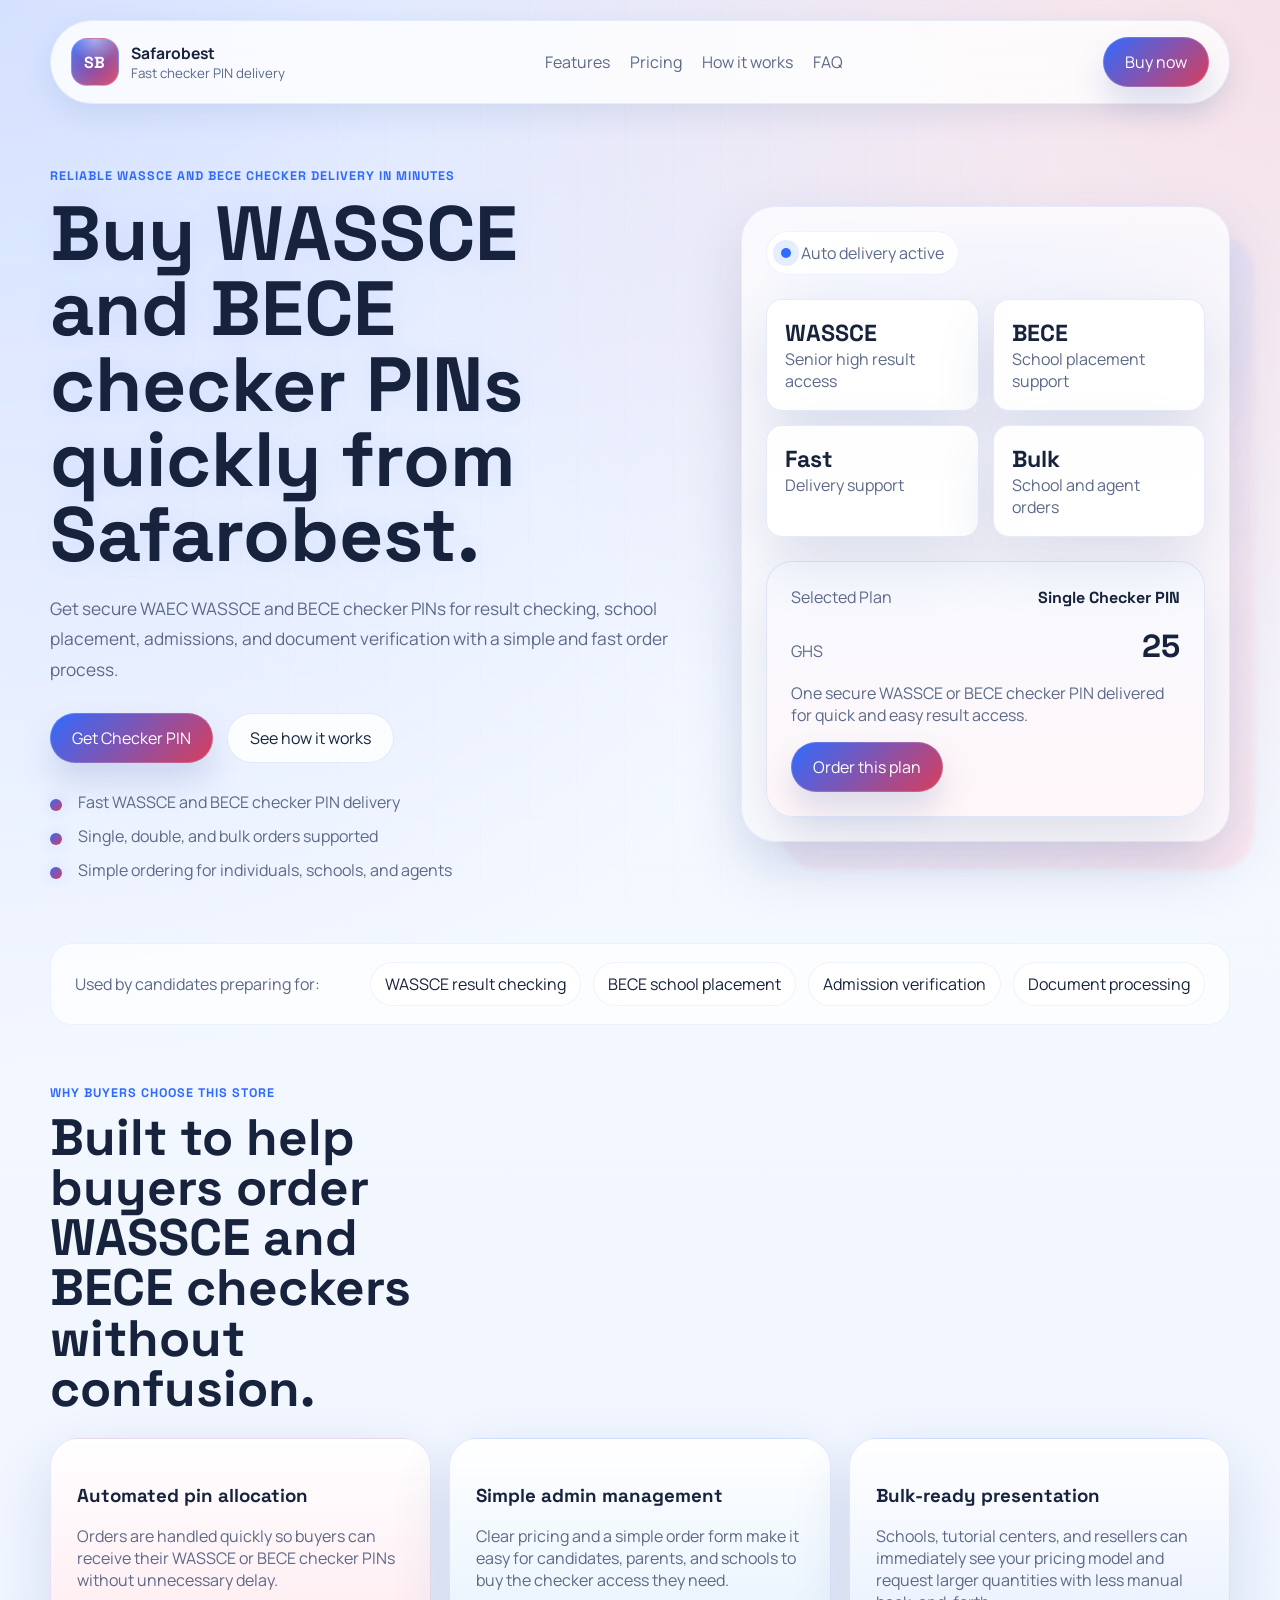
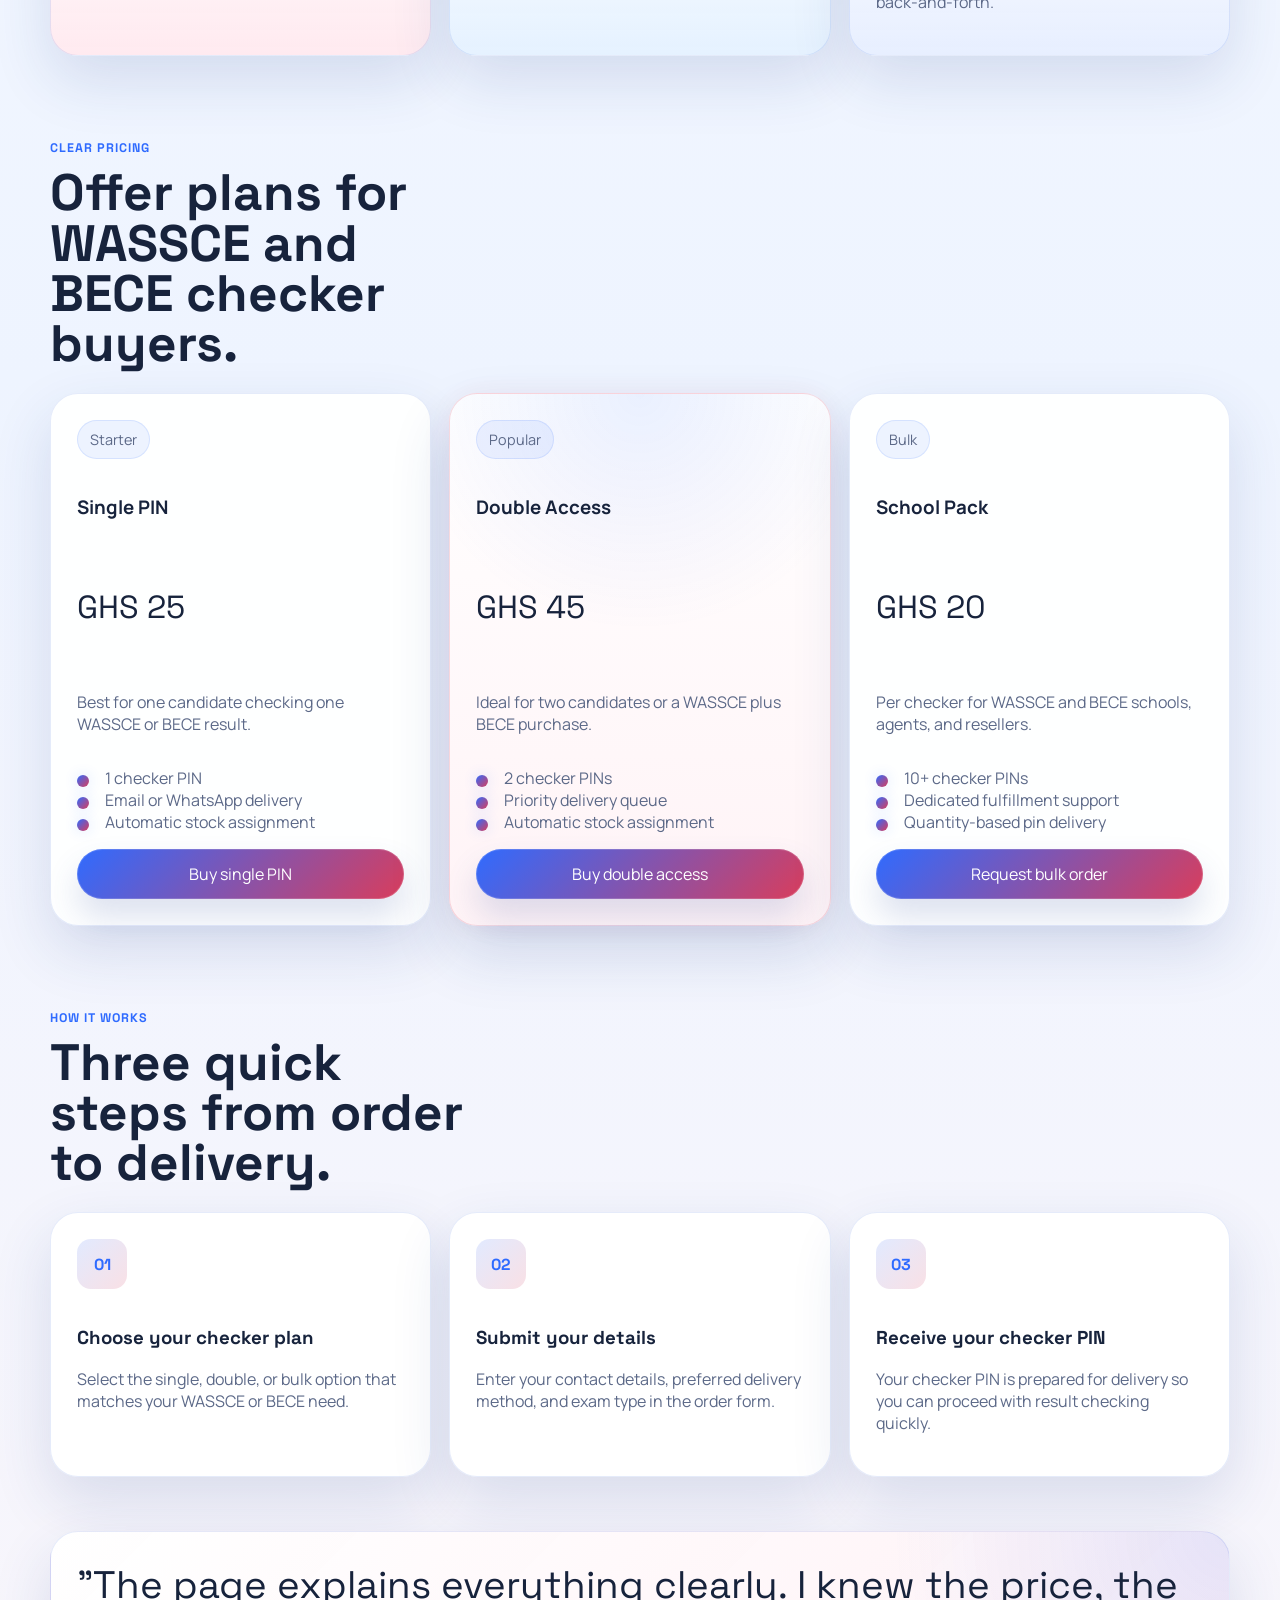
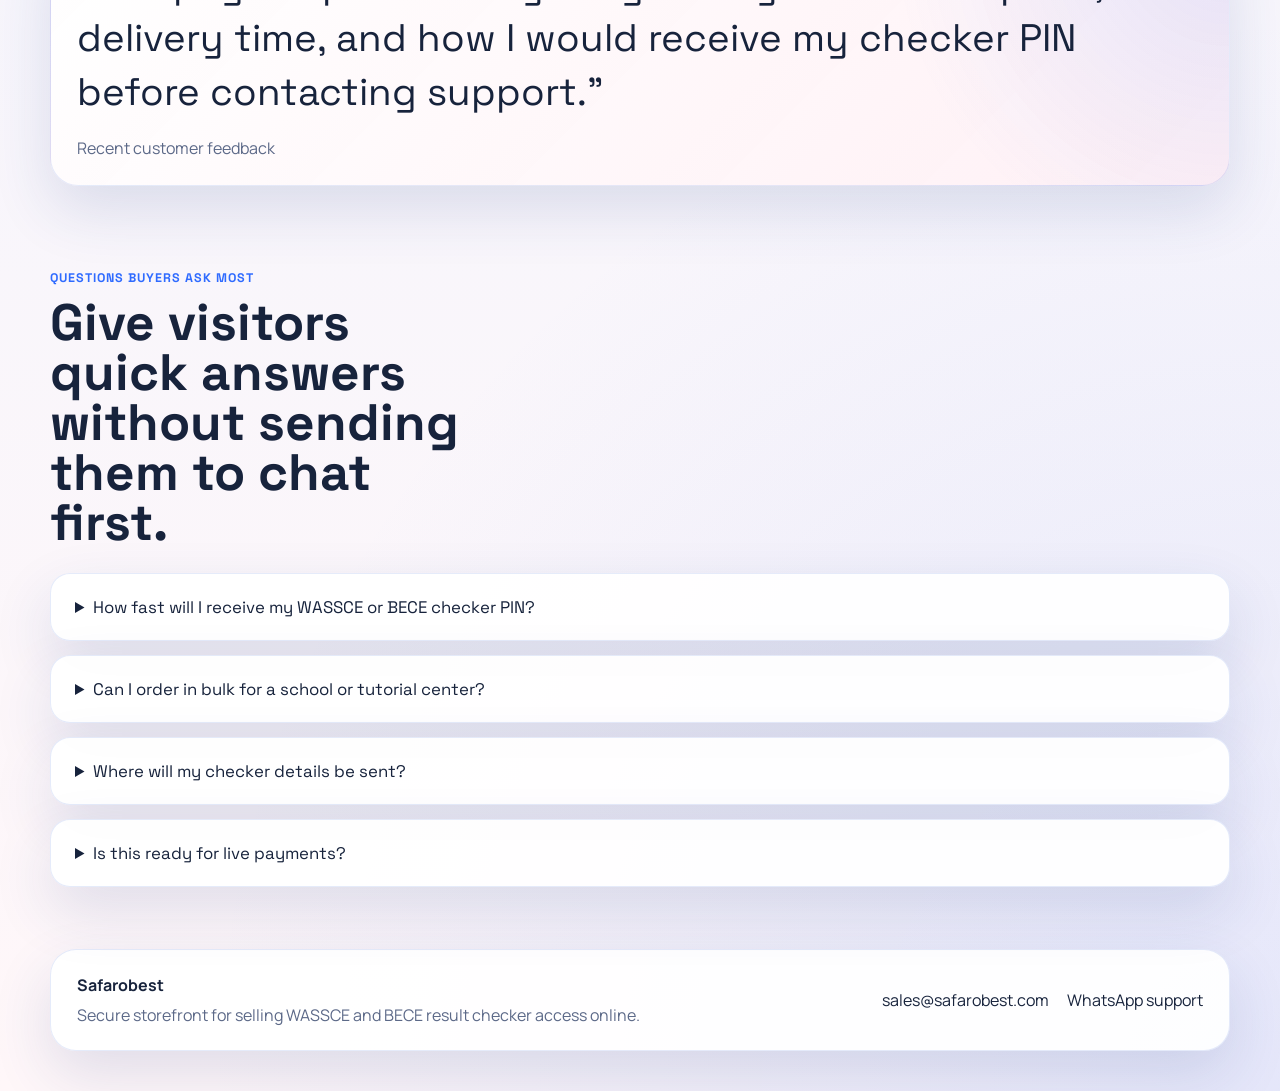
==== commit 991288cd: "Add files via upload" ====
--- a/index.html
+++ b/index.html
@@ -271,7 +271,6 @@
         <div class="footer-links">
           <a href="mailto:sales@safarobest.com">sales@safarobest.com</a>
           <a href="https://wa.me/233000000000">WhatsApp support</a>
-          <a href="admin.html">Admin login</a>
         </div>
       </footer>
     </div>
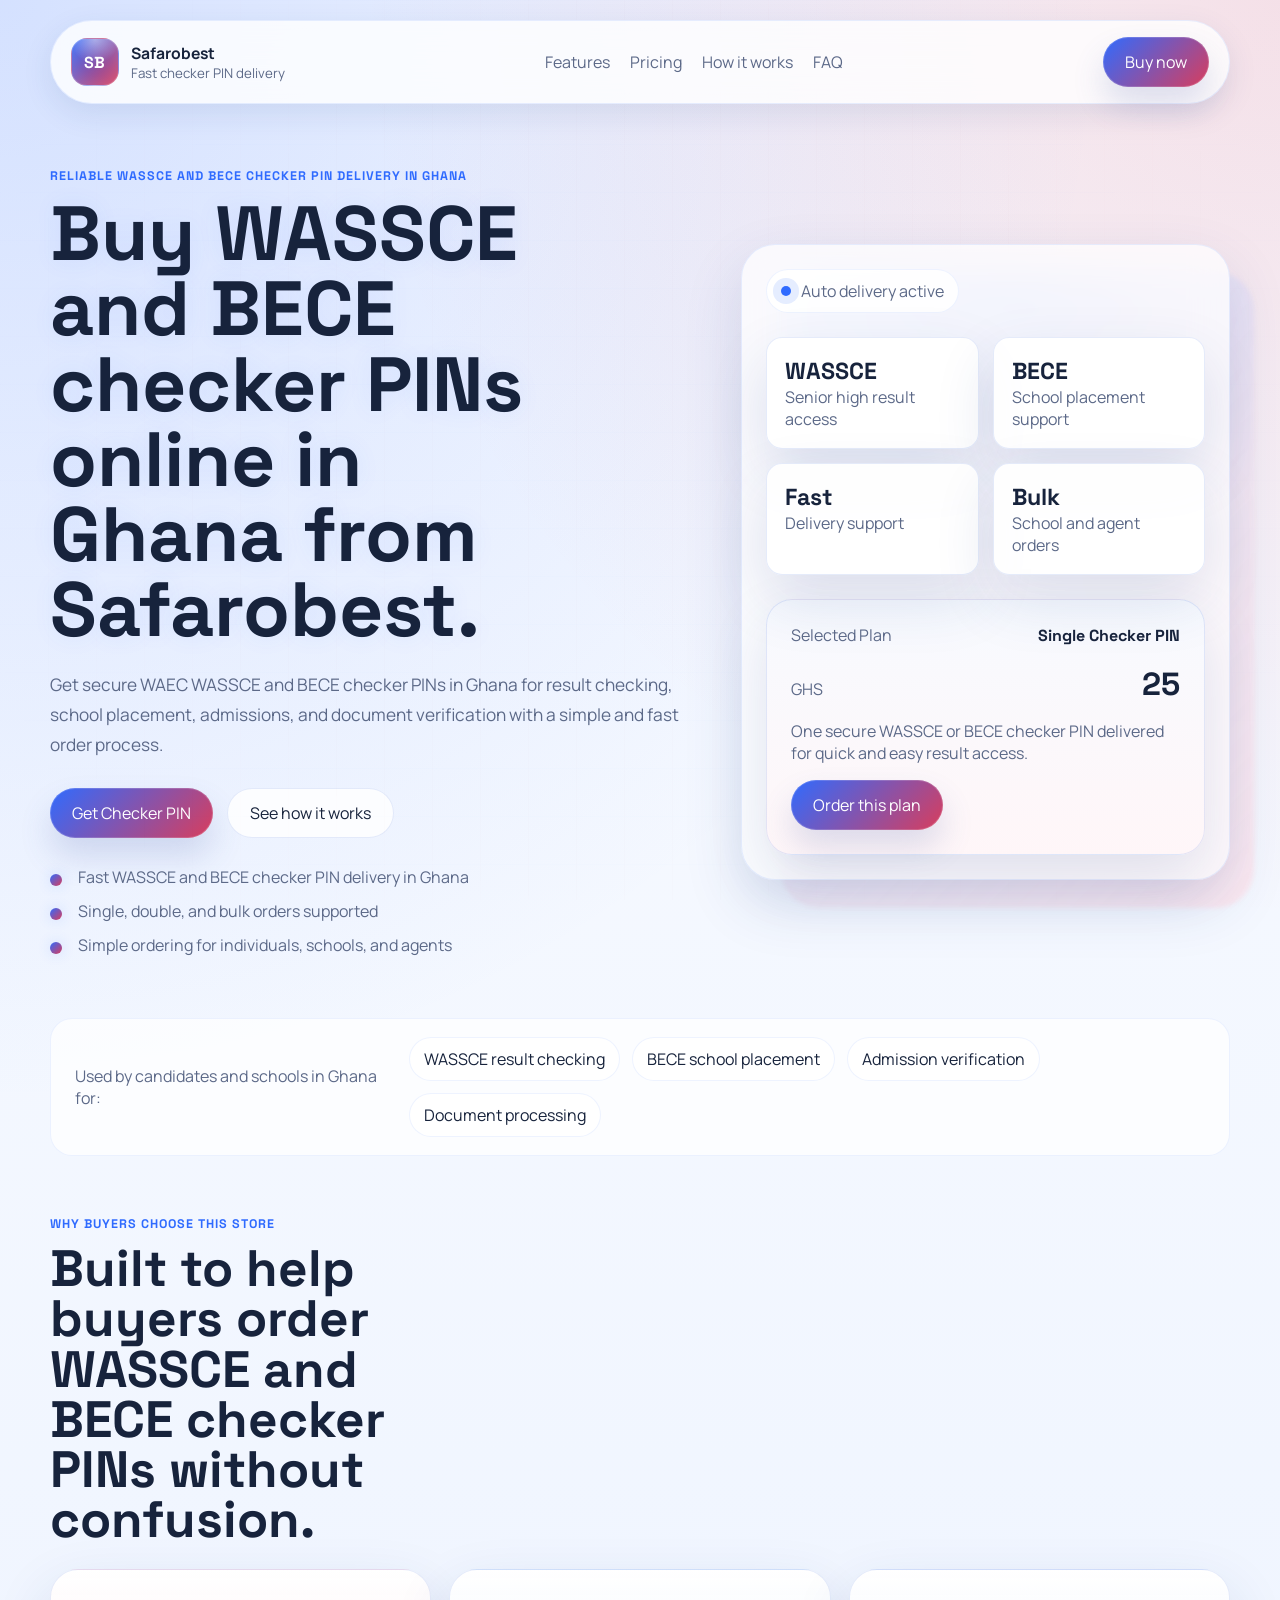
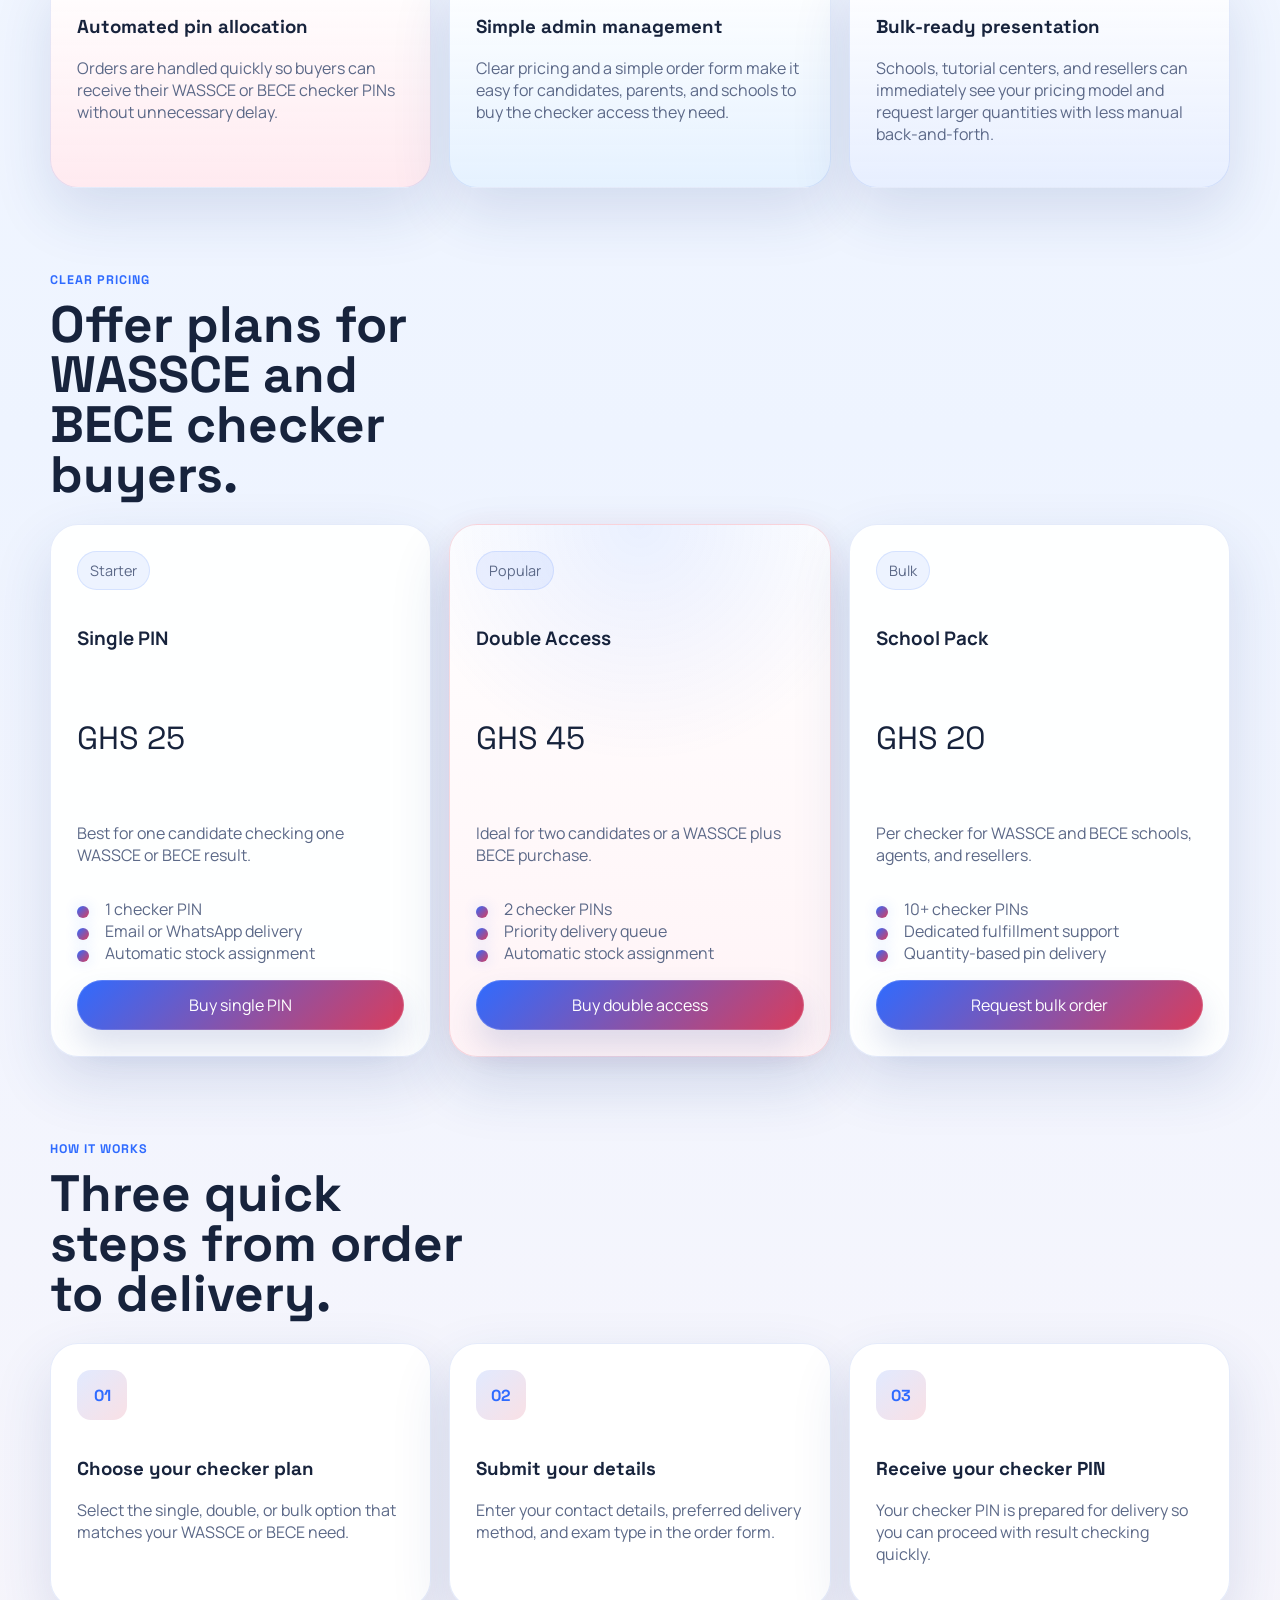
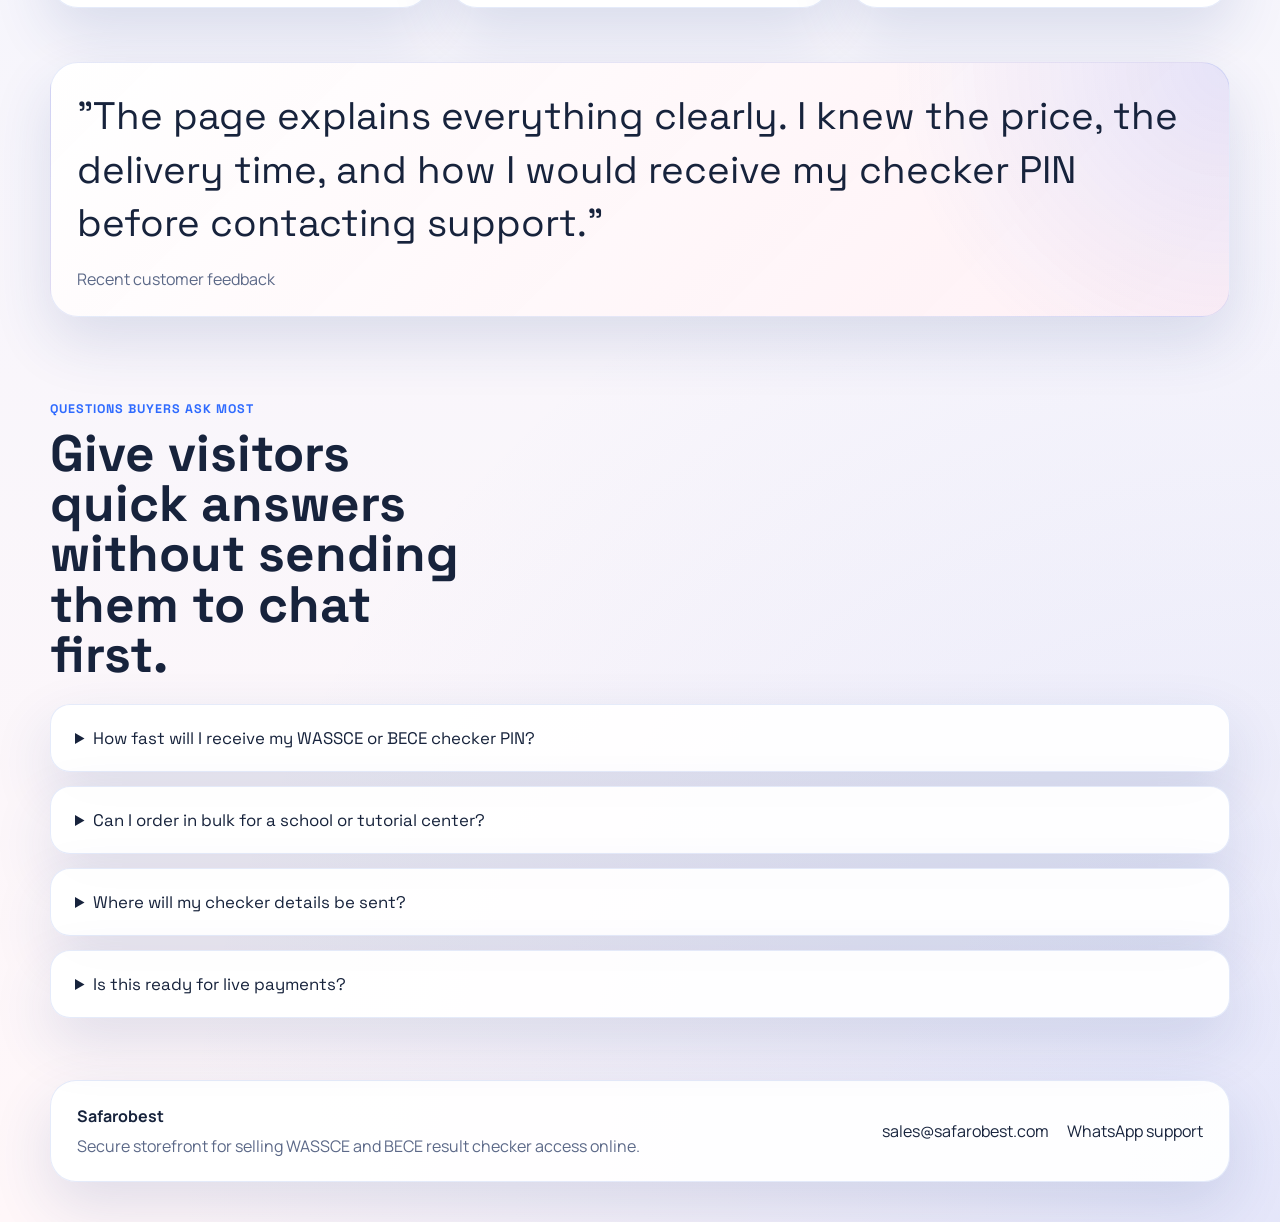
==== commit 85614456: "Add files via upload" ====
--- a/index.html
+++ b/index.html
@@ -3,11 +3,21 @@
   <head>
     <meta charset="UTF-8" />
     <meta name="viewport" content="width=device-width, initial-scale=1.0" />
-    <title>Safarobest | Buy WASSCE and BECE Checker PINs Online</title>
+    <title>Safarobest | Buy WASSCE & BECE Checker PINs in Ghana</title>
     <meta
       name="description"
-      content="Buy secure WASSCE and BECE checker PINs online from Safarobest with fast delivery for result checking, school placement, admissions, and verification."
+      content="Safarobest sells WASSCE and BECE checker PINs in Ghana with fast delivery for result checking, school placement, admissions, and verification."
     />
+    <meta
+      name="keywords"
+      content="Safarobest, WASSCE checker, BECE checker, result checker Ghana, WAEC checker PIN, buy checker PIN online"
+    />
+    <meta property="og:title" content="Safarobest | Buy WASSCE & BECE Checker PINs in Ghana" />
+    <meta
+      property="og:description"
+      content="Buy WASSCE and BECE checker PINs online from Safarobest with fast delivery in Ghana."
+    />
+    <meta property="og:type" content="website" />
     <link rel="preconnect" href="https://fonts.googleapis.com" />
     <link rel="preconnect" href="https://fonts.gstatic.com" crossorigin />
     <link
@@ -40,11 +50,12 @@
       <main id="home">
         <section class="hero">
           <div class="hero-copy">
-            <p class="eyebrow">Reliable WASSCE and BECE checker delivery in minutes</p>
-            <h1>Buy WASSCE and BECE checker PINs quickly from Safarobest.</h1>
+            <p class="eyebrow">Reliable WASSCE and BECE checker PIN delivery in Ghana</p>
+            <h1>Buy WASSCE and BECE checker PINs online in Ghana from Safarobest.</h1>
             <p class="hero-text">
-              Get secure WAEC WASSCE and BECE checker PINs for result checking, school placement,
-              admissions, and document verification with a simple and fast order process.
+              Get secure WAEC WASSCE and BECE checker PINs in Ghana for result checking, school
+              placement, admissions, and document verification with a simple and fast order
+              process.
             </p>
 
             <div class="hero-actions">
@@ -53,7 +64,7 @@
             </div>
 
             <ul class="hero-points">
-              <li>Fast WASSCE and BECE checker PIN delivery</li>
+              <li>Fast WASSCE and BECE checker PIN delivery in Ghana</li>
               <li>Single, double, and bulk orders supported</li>
               <li>Simple ordering for individuals, schools, and agents</li>
             </ul>
@@ -102,7 +113,7 @@
         </section>
 
         <section class="trust-strip">
-          <p>Used by candidates preparing for:</p>
+            <p>Used by candidates and schools in Ghana for:</p>
           <div class="trust-items">
             <span>WASSCE result checking</span>
             <span>BECE school placement</span>
@@ -114,7 +125,7 @@
         <section class="features" id="features">
           <div class="section-heading">
             <p class="eyebrow">Why buyers choose this store</p>
-            <h2>Built to help buyers order WASSCE and BECE checkers without confusion.</h2>
+            <h2>Built to help buyers order WASSCE and BECE checker PINs without confusion.</h2>
           </div>
 
           <div class="feature-grid">
